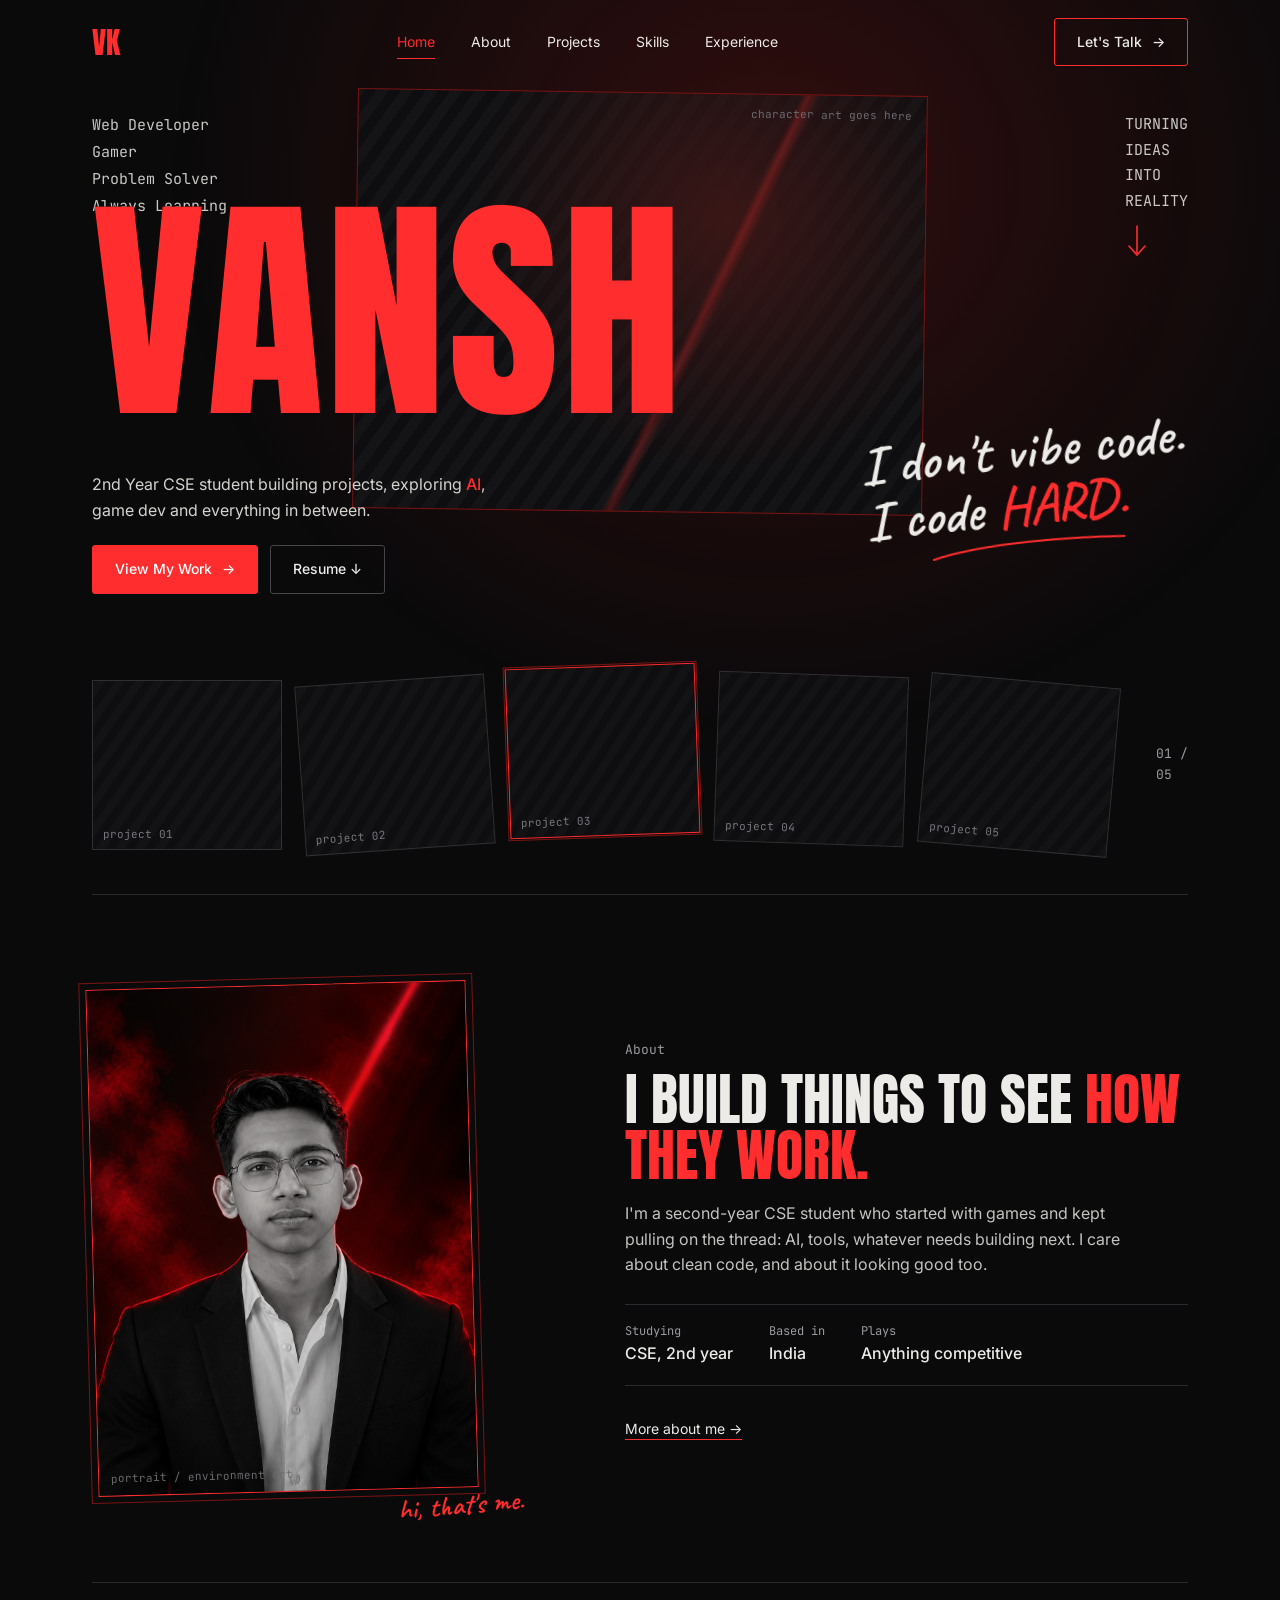
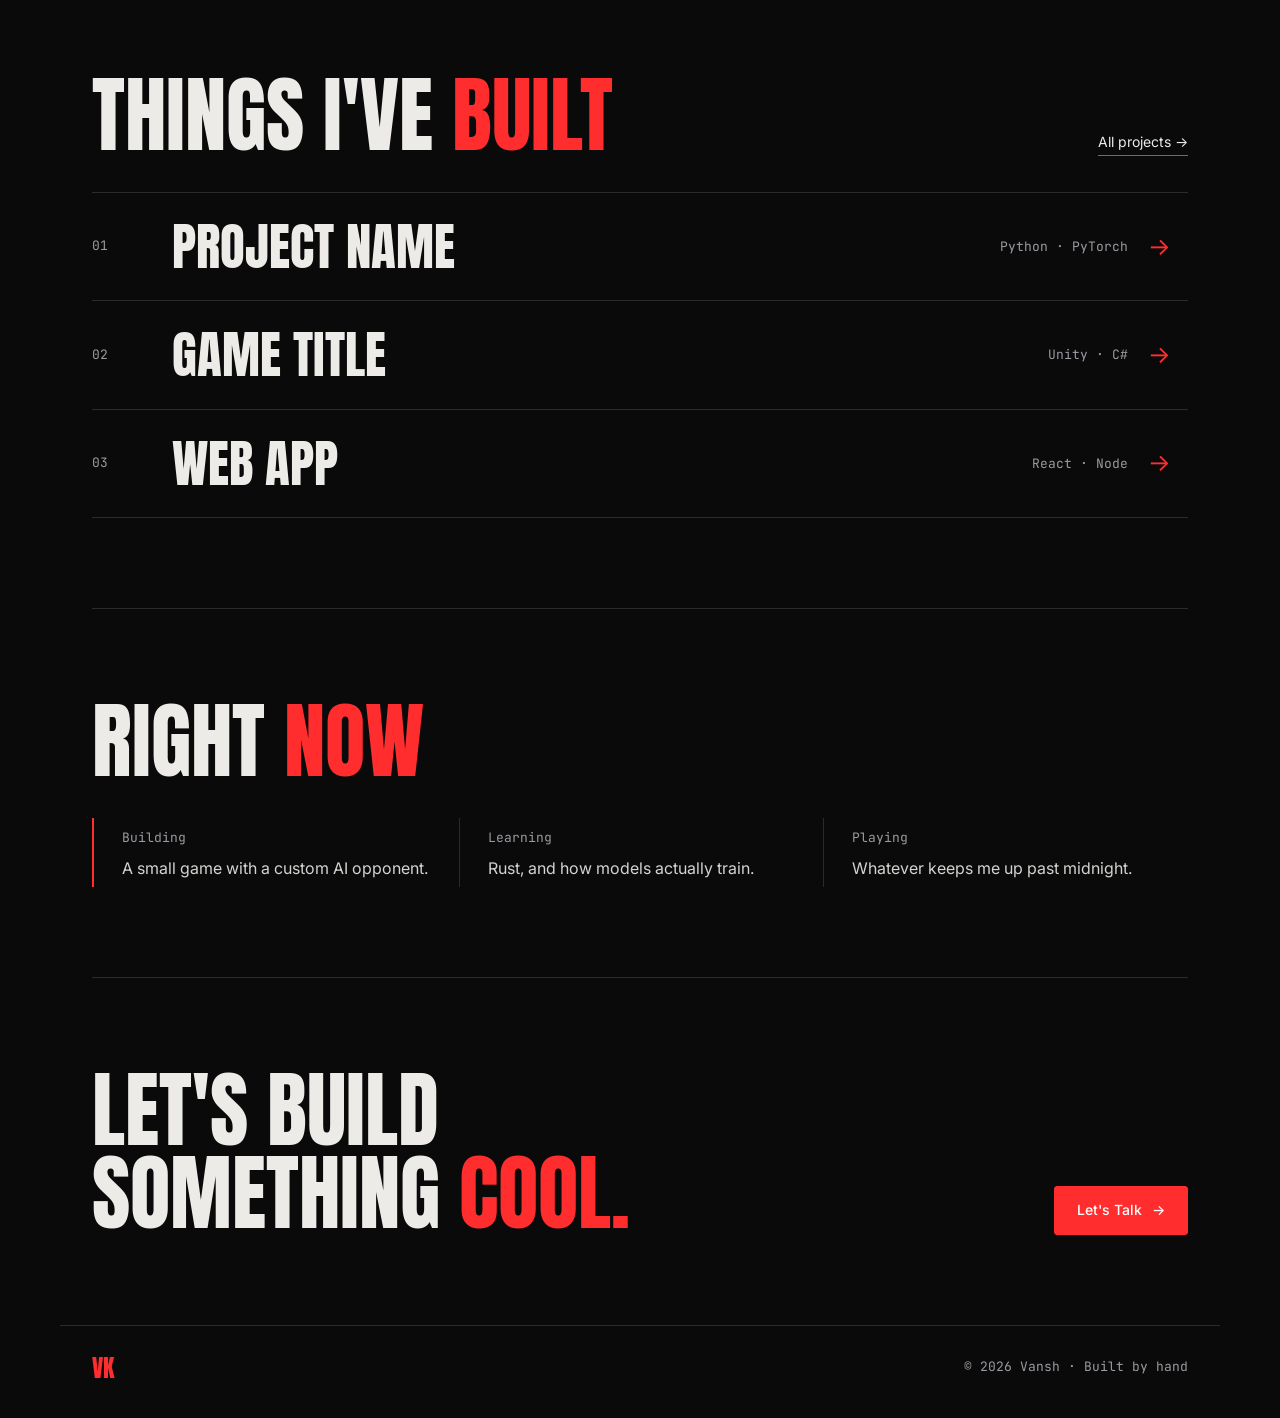
==== vk-portfolio/index.html @ ee239073 "adding mypic" ====
<!DOCTYPE html>
<html lang="en">
    <head>
        <meta charset="utf-8">
        <title>VK — Home</title>
        <meta name="viewport" content="width=device-width, initial-scale=1, viewport-fit=cover">
        <link rel="stylesheet" href="https://fonts.googleapis.com/css2?family=Anton&family=Caveat:wght@600&family=Inter:wght@400;500;600&family=JetBrains+Mono:wght@400&display=swap">
        <link rel="stylesheet" href="css/base.css">
        <link rel="stylesheet" href="css/index.css">
    </head>
    <body>
        <header>
            <div class="wrap">
                <a class="logo" href="index.html" aria-label="VK home">VK</a>
                <nav id="nav" aria-label="Main">
                    <a href="index.html" class="on" aria-current="page">Home</a>
                    <a href="about.html">About</a>
                    <a href="projects.html">Projects</a>
                    <a href="skills.html">Skills</a>
                    <a href="experience.html">Experience</a>
                    <span class="bar"></span>
                </nav>
                <a class="btn" href="#">Let's Talk <span>→</span></a>
            </div>
        </header>

        <main class="wrap">
            <section class="hero">
                <ul class="roles">
                    <li>Web Developer</li>
                    <li>Gamer</li>
                    <li>Problem Solver</li>
                    <li>Always Learning</li>
                </ul>
                <div class="art" aria-hidden="true"></div>
                <div class="tag">TURNING<br>IDEAS<br>INTO<br>REALITY
                    <svg class="draw" width="24" height="34" viewBox="0 0 24 34" fill="none" stroke="#ff2d2d" stroke-width="1.6" stroke-linecap="round">
                        <path d="M12 2 V30"/>
                        <path d="M4 22 L12 31 L20 22"/>
                    </svg>
                </div>
                <h1 id="h1">VANSH</h1>
                <div class="quote">I don't vibe code.<br>I code <b>HARD.</b>
                    <svg class="draw" width="200" height="20" viewBox="0 0 200 20" fill="none" stroke="#ff2d2d" stroke-width="2" stroke-linecap="round"><path d="M4 14 C 50 4, 120 4, 196 10"/>
                    </svg>
                </div>
                <div class="intro">
                    <p>2nd Year CSE student building projects, exploring <b>AI</b>, game dev and everything in between.</p>
                    <div class="acts">
                        <a class="btn solid" href="#">View My Work <span>→</span></a>
                        <a class="btn ghost" href="#">Resume ↓</a>
                    </div>
                </div>
            </section>

            <section class="strip" aria-label="Selected work">
                <div class="card" data-t="project 01"></div>
                <div class="card" data-t="project 02"></div>
                <div class="card" data-t="project 03"></div>
                <div class="card" data-t="project 04"></div>
                <div class="card" data-t="project 05"></div>
                <span class="mono count">01 / 05</span>
            </section>

            <section class="sec about">
                <div class="artwrap">
                    <div class="pic" data-slot="portrait / environment art"><img class="mypic" src="assets/mypic2.png"></div>
                    <span class="hand">hi, that's me.</span>
                </div>
                <div>
                    <span class="mono">About</span>
                    <h2>I build things to see <span class="r">how they work.</span></h2>
                    <p>I'm a second-year CSE student who started with games and kept pulling on the thread: AI, tools, whatever needs building next. I care about clean code, and about it looking good too.</p>
                    <dl class="facts">
                        <div>
                            <dt>Studying</dt>
                            <dd>CSE, 2nd year</dd>
                        </div>
                        <div>
                            <dt>Based in</dt>
                            <dd>India</dd>
                        </div>
                        <div>
                            <dt>Plays</dt>
                            <dd>Anything competitive</dd>
                        </div>
                    </dl>
                    <a class="link" href="#">More about me →</a>
                </div>
            </section>

            <section class="sec">
                <div class="head">
                    <h2 class="big">Things I've <span class="r">built</span></h2>
                    <a class="link" href="#">All projects →</a>
                </div>
                <ol class="work">
                    <li>
                        <a href="#">
                            <span class="mono">01</span>
                            <b>Project name</b>
                            <em>Python · PyTorch</em>
                            <span class="go">→</span>
                        </a>
                    </li>
                    <li>
                        <a href="#">
                            <span class="mono">02</span>
                            <b>Game title</b>
                            <em>Unity · C#</em>
                            <span class="go">→</span>
                        </a>
                    </li>
                    <li>
                        <a href="#">
                            <span class="mono">03</span>
                            <b>Web app</b>
                            <em>React · Node</em>
                            <span class="go">→</span>
                        </a>
                    </li>
                </ol>
            </section>

            <section class="sec now">
                <h2 class="big">Right <span class="r">now</span></h2>
                <div class="nowrows">
                    <div>
                        <span class="mono">Building</span>
                        <p>A small game with a custom AI opponent.</p>
                    </div>
                    <div>
                        <span class="mono">Learning</span>
                        <p>Rust, and how models actually train.</p>
                    </div>
                    <div>
                        <span class="mono">Playing</span>
                        <p>Whatever keeps me up past midnight.</p>
                    </div>
                </div>
            </section>

            <section class="sec cta">
                <h2 class="big">Let's build<br>something <span class="r">cool.</span></h2>
                <a class="btn solid" href="#">Let's Talk <span>→</span></a>
            </section>
        </main>
        <footer class="wrap foot">
            <span class="logo">VK</span>
            <span class="mono">© 2026 Vansh · Built by hand</span>
        </footer>

        <script src="js/main.js" defer></script>
    </body>
</html>
---- vk-portfolio/css/base.css ----
/* Shared design tokens and components. Page files (css/<page>.css) add layout on top. */
:root{--bg:#0a0a0b;--surf:#111113;--red:#ff2d2d;--crim:#7a1414;--txt:#ecebe8;--dim:#9a9aa0;--line:#2a2a2f;
--disp:'Anton','Impact',sans-serif;--sans:'Inter',system-ui,sans-serif;--hand:'Caveat',cursive;--mono:'JetBrains Mono',monospace;color-scheme:dark}
*,*::before,*::after{box-sizing:border-box}
body{margin:0;background:var(--bg);color:var(--txt);font:400 16px/1.65 var(--sans);overflow-x:hidden}
a{color:inherit;text-decoration:none}
:focus-visible{outline:2px solid var(--red);outline-offset:3px}
.wrap{max-width:1160px;margin:0 auto;padding:0 32px}
.r{color:var(--red)}
.mono{font-family:var(--mono);font-size:12px;color:var(--dim)}
.hand{font:600 26px/1.05 var(--hand);color:var(--red);display:inline-block;transform:rotate(-5deg)}
/* buttons */
.btn{display:inline-flex;align-items:center;gap:10px;font-size:14px;font-weight:500;padding:12px 22px;border:1px solid var(--red);border-radius:3px;transition:background .2s}
.btn span{transition:transform .2s}.btn:hover span{transform:translateX(4px)}
.btn.solid{background:var(--red);color:#fff}.btn.solid:hover{background:#e01f1f}
/* animated heading (built by js/main.js) */
.w{display:inline-block;white-space:nowrap}
.c{display:inline-block;opacity:0;transform:translateY(24px);animation:up .6s cubic-bezier(.2,.7,.2,1) forwards}
@keyframes up{to{opacity:1;transform:none}}
/* red line that draws itself (SVG path inside .draw) */
.draw path{stroke-dasharray:500;stroke-dashoffset:500;animation:draw 1.2s .8s forwards ease-out}
@keyframes draw{to{stroke-dashoffset:0}}
@media(prefers-reduced-motion:reduce){*{animation:none!important;transition:none!important}.c{opacity:1;transform:none}.draw path{stroke-dashoffset:0}}
---- vk-portfolio/css/index.css ----
:root{
    --bg:#0a0a0b;
    --surf:#111113;
    --red:#ff2d2d;
    --crim:#7a1414;
    --txt:#ecebe8;
    --dim:#9a9aa0;
    --line:#2a2a2f;
    --disp:'Anton','Impact',sans-serif;
    --sans:'Inter',system-ui,sans-serif;
    --hand:'Caveat',cursive;
    --mono:'JetBrains Mono',monospace;
    box-sizing:border-box;
    padding-top:env(safe-area-inset-top,0px);
    padding-bottom:env(safe-area-inset-bottom,0px);
    color-scheme:dark;
}
*,*::before,*::after{
    box-sizing:inherit;
}
html{
    scroll-padding-top:env(safe-area-inset-top,0px);
}
body{
    margin:0;
    background:var(--bg);
    color:var(--txt);
    font:400 16px/1.6 var(--sans);
    overflow-x:hidden;
}
body::before{
    content:"";
    position:fixed;
    inset:0;
    background:radial-gradient(ellipse at 60% 20%,rgba(122,20,20,.35),transparent 55%);
    pointer-events:none;
    z-index:0;
}
main,header{
    position:relative;
    z-index:1;
}
a{
    color:inherit;
    text-decoration:none;
}
:focus-visible{
    outline:2px solid var(--red);
    outline-offset:3px;
}
.wrap{
    max-width:1160px;
    margin:0 auto;
    padding:0 32px;
}
.r{
    color:var(--red);
}
.mono{
    font-family:var(--mono);
    font-size:13px;
    color:var(--dim);
}

header .wrap{
    display:flex;
    align-items:center;
    justify-content:space-between;
    height:84px;
}
.logo{
    font:400 30px var(--disp);
    color:var(--red);
}
nav{
    display:flex;
    gap:36px;
    position:relative;
}
nav a{
    font-size:14px;
    padding:6px 0;
}
nav a.on{
    color:var(--red);
}
nav .bar{
    position:absolute;
    bottom:0;
    height:1.5px;
    background:var(--red);
    left:0;
    width:0;
    transition:left .35s cubic-bezier(.6,0,.2,1),width .35s cubic-bezier(.6,0,.2,1);
}
.btn{
    display:inline-flex;
    align-items:center;
    gap:10px;
    font-size:14px;
    font-weight:500;
    padding:12px 22px;
    border:1px solid var(--red);
    border-radius:3px;
    transition:background .2s;
}
.btn span{
    transition:transform .2s;
}
.btn:hover span{
    transform:translateX(4px);
}
.btn.solid{
    background:var(--red);
    color:#fff;
}
.btn.solid:hover{
    background:#e01f1f;
}
.btn.ghost{
    border-color:#45454b;
}
.btn:not(.solid):hover{
    background:rgba(255,45,45,.1);
}

/* hero */
.hero{
    position:relative;
    height:560px;
    margin-top:8px;
}
.roles{
    position:absolute;
    left:0;
    top:20px;
    margin:0;
    padding:0;
    list-style:none;
    font:400 15px/1.8 var(--mono);
    color:#c9c8c4;
}
.tag{
    position:absolute;
    right:0;
    top:20px;
    font:400 15px/1.7 var(--mono);
    color:#c9c8c4;
    text-align:left;
}
.tag svg{
    display:block;
    margin-top:10px;
}
.art{
    position:absolute;
    left:24%;
    top:0;
    width:52%;
    height:420px;
    background:linear-gradient(115deg,transparent 58%,rgba(255,45,45,.25) 59%,transparent 60.5%),radial-gradient(circle at 65% 30%,#3a1616,transparent 55%),repeating-linear-gradient(-55deg,#141416 0 10px,#0e0e10 10px 20px);
    border:1px solid var(--crim);
    transform:rotate(.8deg);
}
.art::after{
    content:"character art goes here";
    position:absolute;
    right:14px;
    top:12px;
    font:400 11px var(--mono);
    color:#6a6a70;
}
h1{
    position:absolute;
    left:0;
    top:118px;
    margin:0;
    font:400 clamp(110px,19vw,240px)/.85 var(--disp);
    color:var(--red);
    letter-spacing:.01em;
    text-shadow:0 0 0 #000;
    mix-blend-mode:normal;
}
h1 .c{
    display:inline-block;
    opacity:0;
    transform:translateY(30px);
    animation:up .7s cubic-bezier(.2,.7,.2,1) forwards;
}
@keyframes up{
    to{
        opacity:1;
        transform:none;
    }
}
.quote{
    position:absolute;
    right:0;
    top:330px;
    text-align:left;
    font:600 clamp(34px,4.6vw,56px)/1 var(--hand);
    color:var(--txt);
    transform:rotate(-6deg);
}
.quote b{
    color:var(--red);
    font-weight:600;
}
.quote svg{
    display:block;
    margin:2px 0 0 60px;
}
.draw path{
    stroke-dasharray:300;
    stroke-dashoffset:300;
    animation:draw 1.1s 1.2s forwards ease-out;
}
@keyframes draw{
    to{
        stroke-dashoffset:0;
    }
}
.intro{
    position:absolute;
    left:0;
    top:380px;
    max-width:400px;
}
.intro p{
    margin:0 0 22px;
    color:#d4d3cf;
}
.intro p b{
    color:var(--red);
    font-weight:500;
}
.acts{
    display:flex;
    gap:12px;
    flex-wrap:wrap;
}

/* work strip */
.strip{
    display:flex;
    align-items:flex-end;
    gap:18px;
    margin-top:28px;
    padding-bottom:44px;
    position:relative;
}
.gauge{
    position:absolute;
    left:0;
    bottom:60px;
}
.card{
    flex:0 0 190px;
    height:170px;
    border:1px solid #2f2f34;
    background:repeating-linear-gradient(-55deg,#131315 0 8px,#0e0e10 8px 16px);
    position:relative;
    transition:transform .35s;
}
.card::after{
    content:attr(data-t);
    position:absolute;
    left:10px;
    bottom:8px;
    font:400 11px var(--mono);
    color:#77777d;
}
.card:nth-child(2){
    margin-left:auto;
    transform:rotate(-4deg);
}
.card:nth-child(3){
    transform:rotate(-2deg) translateY(-14px);
    border-color:var(--red);
    box-shadow:0 0 0 1px var(--bg),0 0 0 2px var(--crim);
}
.card:nth-child(4){
    transform:rotate(2deg) translateY(-6px);
}
.card:nth-child(5){
    transform:rotate(5deg);
}
.card:hover{
    transform:translateY(-10px) rotate(0);
}
.count{
    margin-left:24px;
    align-self:center;
}

.sec{
    padding:90px 0;
    border-top:1px solid var(--line);
}
.big{
    font:400 clamp(44px,6.5vw,84px)/.95 var(--disp);
    text-transform:uppercase;
    margin:0;
}
.sec h2{
    font:400 clamp(34px,4.4vw,56px)/1 var(--disp);
    text-transform:uppercase;
    margin:10px 0 18px
}
.sec h2.big{
    font-size:clamp(44px,6.5vw,84px);
    margin:0;
}
.link{
    font-size:14px;
    border-bottom:1px solid var(--red);
    padding-bottom:2px;
    transition:color .2s;
}
.link:hover{
    color:var(--red);
}
.about{
    display:grid;
    grid-template-columns:1fr 1.2fr;
    gap:64px;
    align-items:center;
}
.artwrap{
    position:relative;
}
.pic{
    aspect-ratio:4/5;
    max-width:380px;
    background:linear-gradient(115deg,transparent 58%,rgba(255,45,45,.22) 59%,transparent 60.5%),radial-gradient(circle at 60% 25%,#2a1414,transparent 55%),repeating-linear-gradient(-55deg,#131315 0 10px,#0e0e10 10px 20px);
    border:1px solid var(--red);
    box-shadow:0 0 0 6px var(--bg),0 0 0 7px var(--crim);
    transform:rotate(-1.5deg);
    position:relative;
}
.mypic{
    max-width: 100%; /* Shrinks the image to fit its container if needed */
    height: auto; 
    display:block;
}
.pic::after{
    content:attr(data-slot);
    position:absolute;
    left:12px;
    bottom:10px;
    font:400 11px var(--mono);
    color:#6a6a70;
}
.artwrap .hand{
    position:absolute;
    right:8%;
    bottom:-30px;
    font:600 28px var(--hand);
    color:var(--red);
    transform:rotate(-5deg);
}
.about p{
    color:#c4c3bf;
    max-width:52ch;
    margin:0 0 26px;
}
.facts{
    display:flex;
    gap:36px;
    flex-wrap:wrap;
    margin:0 0 30px;
    padding:18px 0;
    border-top:1px solid var(--line);
    border-bottom:1px solid var(--line);
}
.facts dt{
    font:400 12px var(--mono);
    color:var(--dim);
}
.facts dd{
    margin:2px 0 0;
    font-weight:500;
}
.head{
    display:flex;
    justify-content:space-between;
    align-items:end;
    gap:20px;
    flex-wrap:wrap;
    margin-bottom:36px
}
.work{
    list-style:none;
    margin:0;
    padding:0;
}
.work li{
    border-top:1px solid var(--line);
}
.work li:last-child{
    border-bottom:1px solid var(--line);
}
.work a{
    display:grid;
    grid-template-columns:60px 1fr auto 40px;
    gap:20px;
    align-items:center;
    padding:28px 0;
    transition:padding .3s,background .3s;
}
.work b{
    font:400 clamp(30px,4vw,52px)/1 var(--disp);
    text-transform:uppercase;
    font-weight:400;
}
.work em{
    font:400 13px var(--mono);
    font-style:normal;
    color:var(--dim)
}
.work .go{
    color:var(--red);
    font-size:24px;
    transition:transform .3s;
}
.work a:hover{
    padding-left:16px;
    background:linear-gradient(90deg,rgba(255,45,45,.08),transparent);
}
.work a:hover b{
    color:var(--red);
}
.work a:hover .go{
    transform:translateX(6px);
}
.nowrows{
    display:grid;
    grid-template-columns:repeat(3,1fr);
    gap:0;
    margin-top:36px;
    border-left:2px solid var(--red);
}
.nowrows div{
    padding:6px 28px;
}
.nowrows div+div{
    border-left:1px solid var(--line);
}
.nowrows p{
    margin:6px 0 0;
    color:#d4d3cf;
}
.cta{display:flex;
    justify-content:space-between;
    align-items:end;
    gap:24px;
    flex-wrap:wrap;
}
.foot{display:flex;
    justify-content:space-between;align-items:center;padding-top:24px;padding-bottom:32px;border-top:1px solid var(--line);
}
.foot .logo{
    font-size:24px;
}
@media(max-width:900px){
    .sec{
        padding:60px 0;
    }
    .about{
        grid-template-columns:1fr;
        gap:44px;
    }
    .work a{
        grid-template-columns:36px 1fr 28px;
    }
    .work em{
        display:none;
    }
    .nowrows{
        grid-template-columns:1fr;
        border-left:2px solid var(--red);
    }
    .nowrows div+div{
        border-left:0;
        border-top:1px solid var(--line);
        margin-top:14px;
        padding-top:14px;
    }
}
@media(max-width:900px){
    nav{
        display:none;
    }
    .wrap{
        padding:0 20px;
    }
    .hero{
        height:auto;
        display:flex;
        flex-direction:column;
        gap:22px;
        margin-top:0;
    }
    .hero>*{
        position:static!important;
    }
    .art{
        width:100%;
        height:280px;
        order:2;
    }
    h1{
        font-size:clamp(90px,28vw,170px);
        margin-top:-70px;
        order:3;
        position:relative!important;
        z-index:2;
    }
    .roles{
        order:1;
    }
    .tag{
        order:5;
        display:none;
    }
    .quote{
        order:4;
        transform:rotate(-4deg);
        margin-left:auto;
    }
    .intro{
        order:6;
        max-width:none;
    }
    .strip{
        overflow-x:auto;
        padding-top:20px;
    }
    .card{
        flex:0 0 150px;
        height:140px;
    }
    .card:nth-child(2){
        margin-left:0;
    }
    .gauge{
        display:none;
    }
}
@media(prefers-reduced-motion:reduce){
    *{
        animation:none!important;
        transition:none!important;
    }
    h1 .c{
        opacity:1;
        transform:none;
    }
    .draw path{
        stroke-dashoffset:0;
    }
}
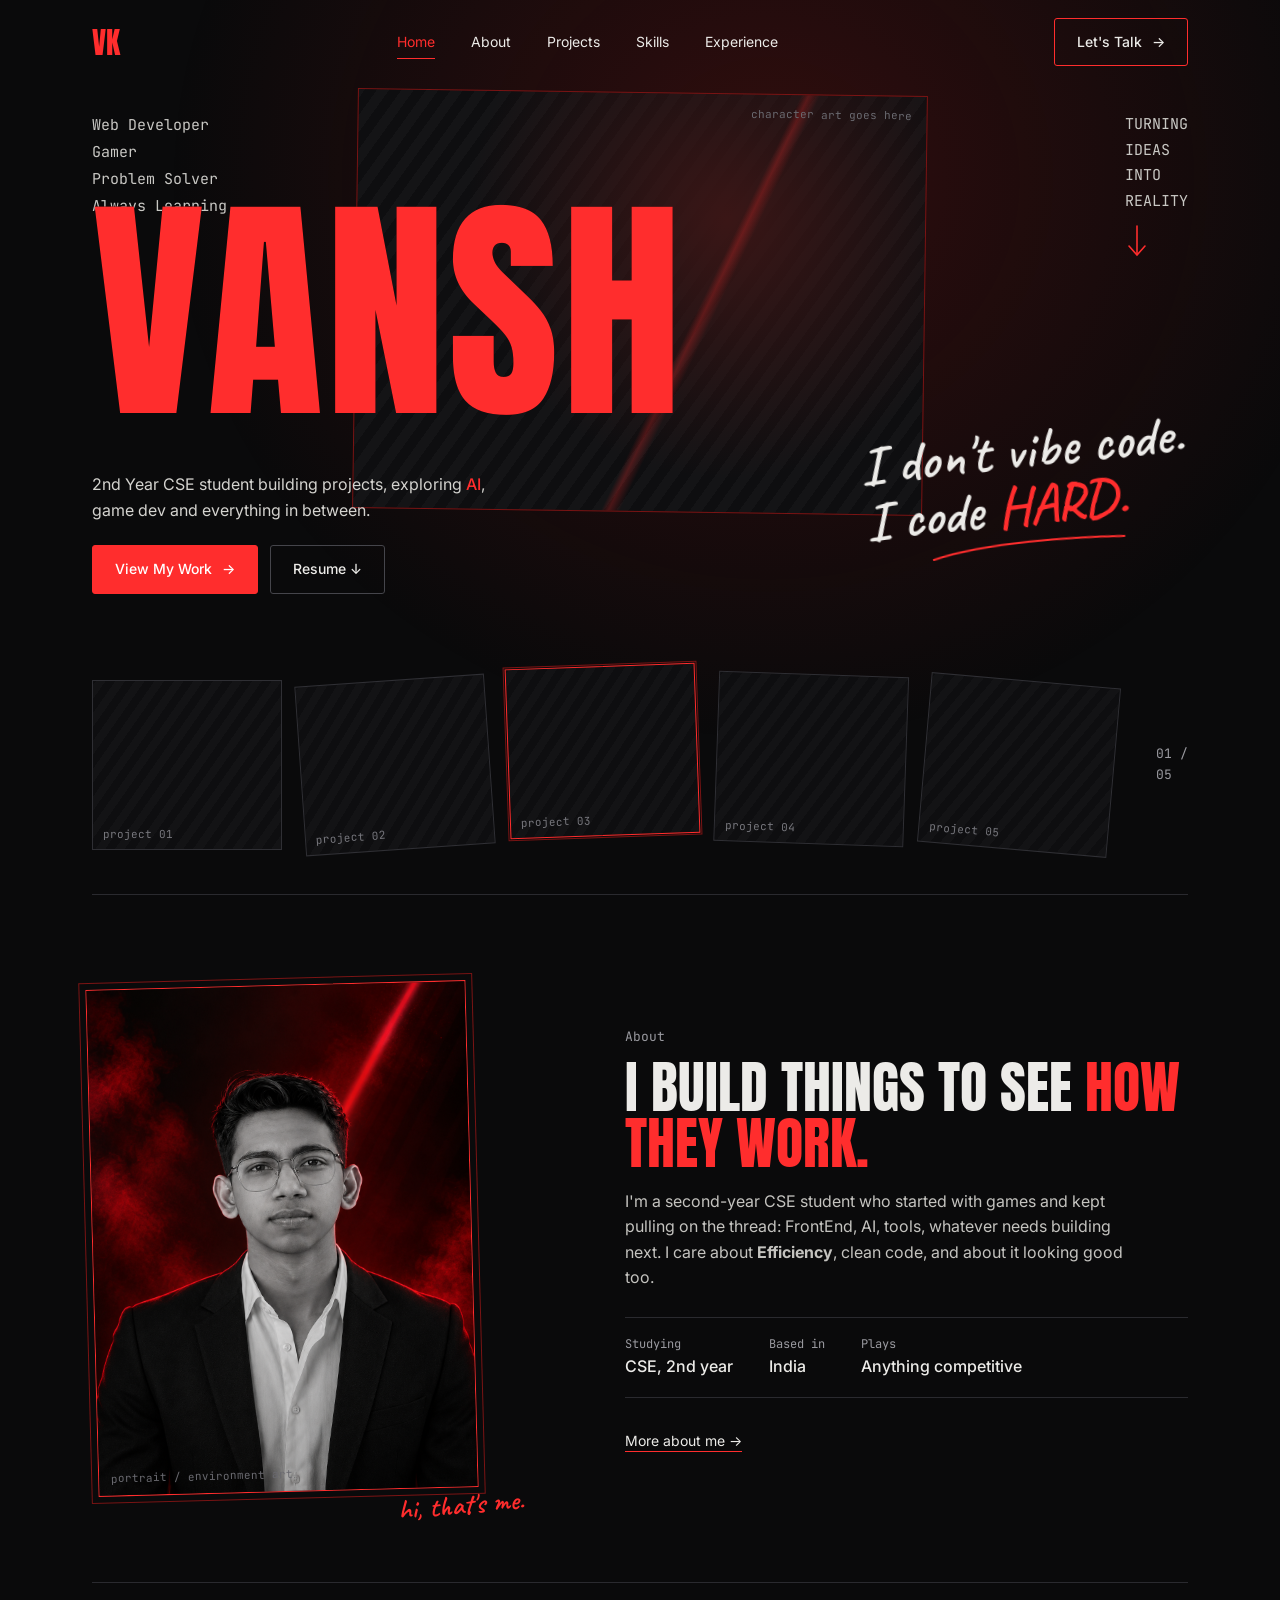
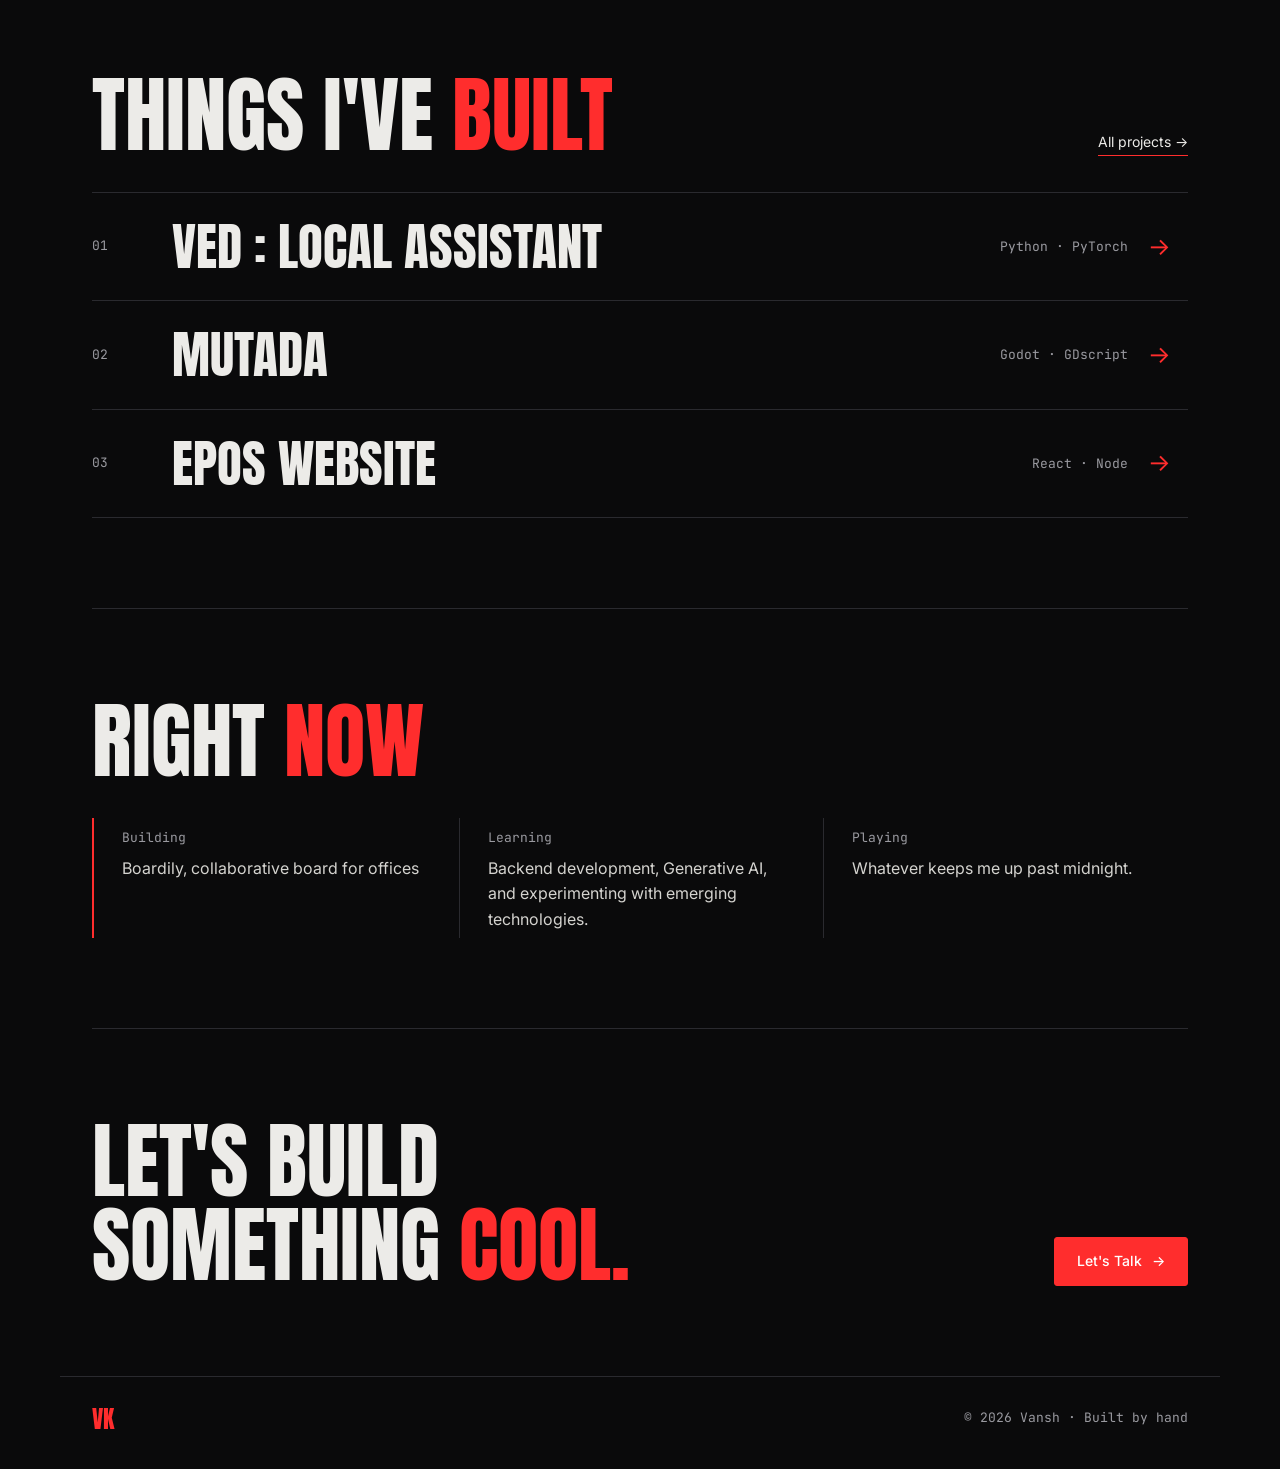
==== commit 612c1a72: "added personal detail on home page" ====
--- a/vk-portfolio/index.html
+++ b/vk-portfolio/index.html
@@ -47,8 +47,8 @@
                 <div class="intro">
                     <p>2nd Year CSE student building projects, exploring <b>AI</b>, game dev and everything in between.</p>
                     <div class="acts">
-                        <a class="btn solid" href="#">View My Work <span>→</span></a>
-                        <a class="btn ghost" href="#">Resume ↓</a>
+                        <a class="btn solid" href="projects.html">View My Work <span>→</span></a>
+                        <a class="btn ghost" href="assets/resume/Vansh_Kumar_Chandel.pdf" download>Resume ↓</a>
                     </div>
                 </div>
             </section>
@@ -70,7 +70,7 @@
                 <div>
                     <span class="mono">About</span>
                     <h2>I build things to see <span class="r">how they work.</span></h2>
-                    <p>I'm a second-year CSE student who started with games and kept pulling on the thread: AI, tools, whatever needs building next. I care about clean code, and about it looking good too.</p>
+                    <p>I'm a second-year CSE student who started with games and kept pulling on the thread: FrontEnd, AI, tools, whatever needs building next. I care about <b>Efficiency</b>, clean code, and about it looking good too.</p>
                     <dl class="facts">
                         <div>
                             <dt>Studying</dt>
@@ -85,36 +85,36 @@
                             <dd>Anything competitive</dd>
                         </div>
                     </dl>
-                    <a class="link" href="#">More about me →</a>
+                    <a class="link" href="about.html">More about me →</a>
                 </div>
             </section>
 
             <section class="sec">
                 <div class="head">
                     <h2 class="big">Things I've <span class="r">built</span></h2>
-                    <a class="link" href="#">All projects →</a>
+                    <a class="link" href="projects.html">All projects →</a>
                 </div>
                 <ol class="work">
                     <li>
-                        <a href="#">
+                        <a href="https://github.com/NERDY-01/VED-AI-Assistant" target="_blank">
                             <span class="mono">01</span>
-                            <b>Project name</b>
+                            <b>VED : Local Assistant</b>
                             <em>Python · PyTorch</em>
                             <span class="go">→</span>
                         </a>
                     </li>
                     <li>
-                        <a href="#">
+                        <a href="https://github.com/NERDY-01/mutada" target="_blank">
                             <span class="mono">02</span>
-                            <b>Game title</b>
-                            <em>Unity · C#</em>
+                            <b>Mutada</b>
+                            <em>Godot · GDscript</em>
                             <span class="go">→</span>
                         </a>
                     </li>
                     <li>
                         <a href="#">
                             <span class="mono">03</span>
-                            <b>Web app</b>
+                            <b>Epos Website</b>
                             <em>React · Node</em>
                             <span class="go">→</span>
                         </a>
@@ -127,11 +127,11 @@
                 <div class="nowrows">
                     <div>
                         <span class="mono">Building</span>
-                        <p>A small game with a custom AI opponent.</p>
+                        <p>Boardily, collaborative board for offices</p>
                     </div>
                     <div>
                         <span class="mono">Learning</span>
-                        <p>Rust, and how models actually train.</p>
+                        <p>Backend development, Generative AI, and experimenting with emerging technologies.</p>
                     </div>
                     <div>
                         <span class="mono">Playing</span>
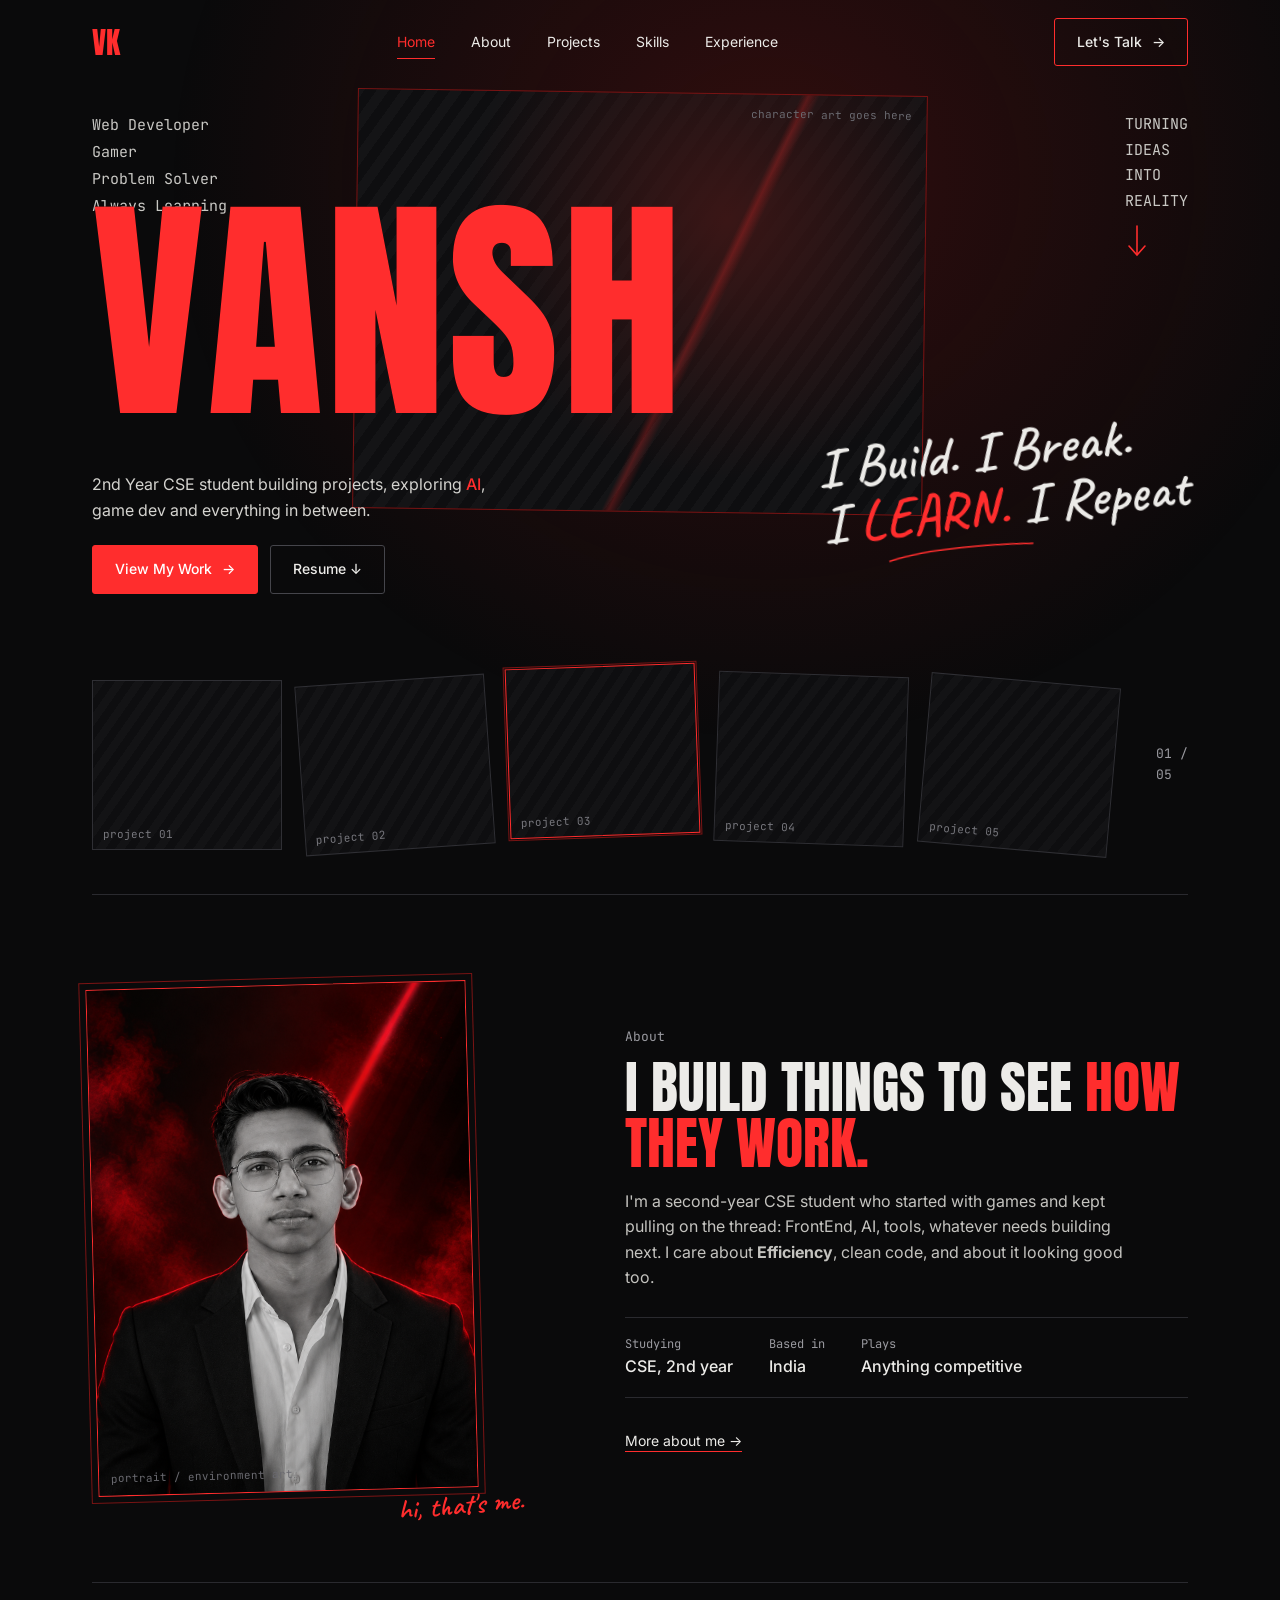
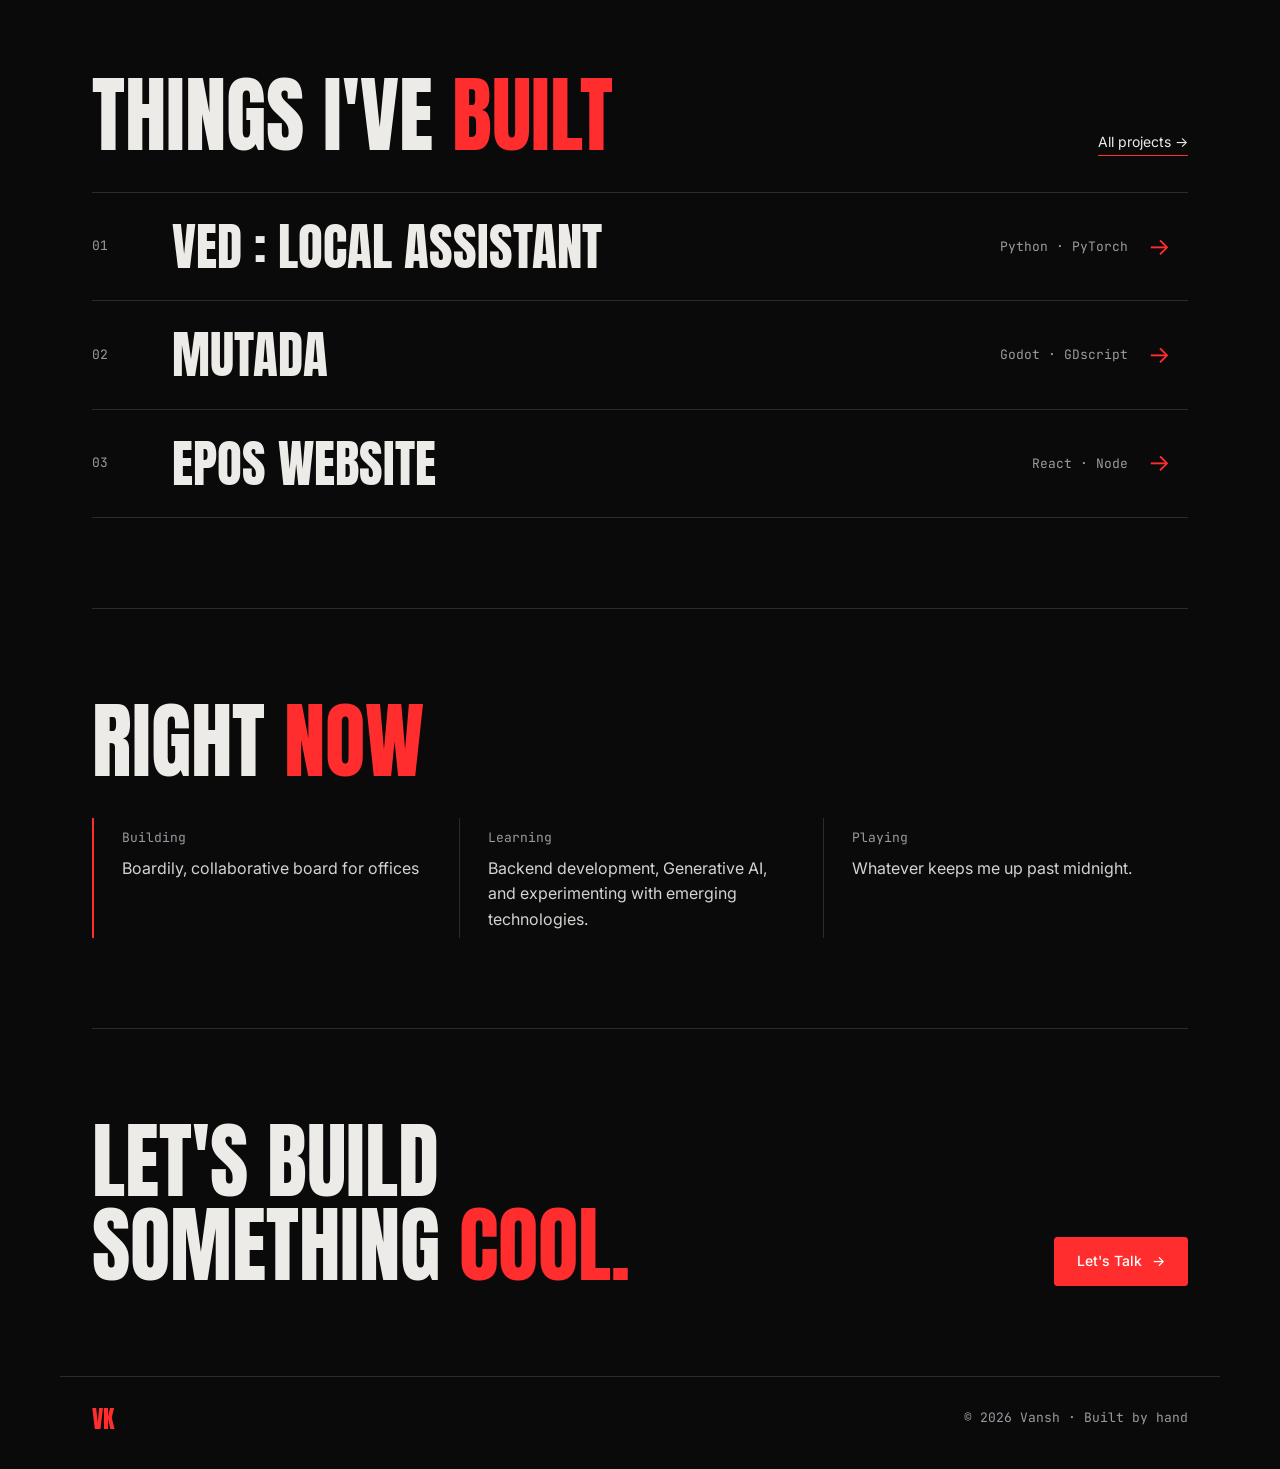
==== commit 3b790c46: "formatted" ====
--- a/vk-portfolio/index.html
+++ b/vk-portfolio/index.html
@@ -1,155 +1,159 @@
 <!DOCTYPE html>
 <html lang="en">
-    <head>
-        <meta charset="utf-8">
-        <title>VK — Home</title>
-        <meta name="viewport" content="width=device-width, initial-scale=1, viewport-fit=cover">
-        <link rel="stylesheet" href="https://fonts.googleapis.com/css2?family=Anton&family=Caveat:wght@600&family=Inter:wght@400;500;600&family=JetBrains+Mono:wght@400&display=swap">
-        <link rel="stylesheet" href="css/base.css">
-        <link rel="stylesheet" href="css/index.css">
-    </head>
-    <body>
-        <header>
-            <div class="wrap">
-                <a class="logo" href="index.html" aria-label="VK home">VK</a>
-                <nav id="nav" aria-label="Main">
-                    <a href="index.html" class="on" aria-current="page">Home</a>
-                    <a href="about.html">About</a>
-                    <a href="projects.html">Projects</a>
-                    <a href="skills.html">Skills</a>
-                    <a href="experience.html">Experience</a>
-                    <span class="bar"></span>
-                </nav>
-                <a class="btn" href="#">Let's Talk <span>→</span></a>
+
+  <head>
+    <meta charset="utf-8">
+    <title>VK — Home</title>
+    <meta name="viewport" content="width=device-width, initial-scale=1, viewport-fit=cover">
+    <link rel="stylesheet" href="https://fonts.googleapis.com/css2?family=Anton&family=Caveat:wght@600&family=Inter:wght@400;500;600&family=JetBrains+Mono:wght@400&display=swap">
+    <link rel="stylesheet" href="css/base.css">
+    <link rel="stylesheet" href="css/index.css">
+  </head>
+
+  <body>
+    <header>
+      <div class="wrap">
+        <a class="logo" href="index.html" aria-label="VK home">VK</a>
+        <nav id="nav" aria-label="Main">
+          <a href="index.html" class="on" aria-current="page">Home</a>
+          <a href="about.html">About</a>
+          <a href="projects.html">Projects</a>
+          <a href="skills.html">Skills</a>
+          <a href="experience.html">Experience</a>
+          <span class="bar"></span>
+        </nav>
+        <a class="btn" href="#">Let's Talk <span>→</span></a>
+      </div>
+    </header>
+
+    <main class="wrap">
+      <section class="hero">
+        <ul class="roles">
+          <li>Web Developer</li>
+          <li>Gamer</li>
+          <li>Problem Solver</li>
+          <li>Always Learning</li>
+        </ul>
+        <div class="art" aria-hidden="true"></div>
+        <div class="tag">TURNING<br>IDEAS<br>INTO<br>REALITY
+          <svg class="draw" width="24" height="34" viewBox="0 0 24 34" fill="none" stroke="#ff2d2d" stroke-width="1.6" stroke-linecap="round">
+            <path d="M12 2 V30" />
+            <path d="M4 22 L12 31 L20 22" />
+          </svg>
+        </div>
+        <h1 id="h1">VANSH</h1>
+        <div class="quote">I Build. I Break.<br>I <b>LEARN.</b> I Repeat
+          <svg class="draw" width="150" height="20" viewBox="0 0 200 20" fill="none" stroke="#ff2d2d" stroke-width="2" stroke-linecap="round">
+            <path d="M4 14 C 50 4, 120 4, 196 10" />
+          </svg>
+        </div>
+        <div class="intro">
+          <p>2nd Year CSE student building projects, exploring <b>AI</b>, game dev and everything in between.</p>
+          <div class="acts">
+            <a class="btn solid" href="projects.html">View My Work <span>→</span></a>
+            <a class="btn ghost" href="assets/resume/Vansh_Kumar_Chandel.pdf" download>Resume ↓</a>
+          </div>
+        </div>
+      </section>
+
+      <section class="strip" aria-label="Selected work">
+        <div class="card" data-t="project 01"></div>
+        <div class="card" data-t="project 02"></div>
+        <div class="card" data-t="project 03"></div>
+        <div class="card" data-t="project 04"></div>
+        <div class="card" data-t="project 05"></div>
+        <span class="mono count">01 / 05</span>
+      </section>
+
+      <section class="sec about">
+        <div class="artwrap">
+          <div class="pic" data-slot="portrait / environment art"><img class="mypic" src="assets/mypic2.png"></div>
+          <span class="hand">hi, that's me.</span>
+        </div>
+        <div>
+          <span class="mono">About</span>
+          <h2>I build things to see <span class="r">how they work.</span></h2>
+          <p>I'm a second-year CSE student who started with games and kept pulling on the thread: FrontEnd, AI, tools, whatever needs building next. I care about <b>Efficiency</b>, clean code, and about it looking good too.</p>
+          <dl class="facts">
+            <div>
+              <dt>Studying</dt>
+              <dd>CSE, 2nd year</dd>
             </div>
-        </header>
+            <div>
+              <dt>Based in</dt>
+              <dd>India</dd>
+            </div>
+            <div>
+              <dt>Plays</dt>
+              <dd>Anything competitive</dd>
+            </div>
+          </dl>
+          <a class="link" href="about.html">More about me →</a>
+        </div>
+      </section>
 
-        <main class="wrap">
-            <section class="hero">
-                <ul class="roles">
-                    <li>Web Developer</li>
-                    <li>Gamer</li>
-                    <li>Problem Solver</li>
-                    <li>Always Learning</li>
-                </ul>
-                <div class="art" aria-hidden="true"></div>
-                <div class="tag">TURNING<br>IDEAS<br>INTO<br>REALITY
-                    <svg class="draw" width="24" height="34" viewBox="0 0 24 34" fill="none" stroke="#ff2d2d" stroke-width="1.6" stroke-linecap="round">
-                        <path d="M12 2 V30"/>
-                        <path d="M4 22 L12 31 L20 22"/>
-                    </svg>
-                </div>
-                <h1 id="h1">VANSH</h1>
-                <div class="quote">I don't vibe code.<br>I code <b>HARD.</b>
-                    <svg class="draw" width="200" height="20" viewBox="0 0 200 20" fill="none" stroke="#ff2d2d" stroke-width="2" stroke-linecap="round"><path d="M4 14 C 50 4, 120 4, 196 10"/>
-                    </svg>
-                </div>
-                <div class="intro">
-                    <p>2nd Year CSE student building projects, exploring <b>AI</b>, game dev and everything in between.</p>
-                    <div class="acts">
-                        <a class="btn solid" href="projects.html">View My Work <span>→</span></a>
-                        <a class="btn ghost" href="assets/resume/Vansh_Kumar_Chandel.pdf" download>Resume ↓</a>
-                    </div>
-                </div>
-            </section>
+      <section class="sec">
+        <div class="head">
+          <h2 class="big">Things I've <span class="r">built</span></h2>
+          <a class="link" href="projects.html">All projects →</a>
+        </div>
+        <ol class="work">
+          <li>
+            <a href="https://github.com/NERDY-01/VED-AI-Assistant" target="_blank">
+              <span class="mono">01</span>
+              <b>VED : Local Assistant</b>
+              <em>Python · PyTorch</em>
+              <span class="go">→</span>
+            </a>
+          </li>
+          <li>
+            <a href="https://github.com/NERDY-01/mutada" target="_blank">
+              <span class="mono">02</span>
+              <b>Mutada</b>
+              <em>Godot · GDscript</em>
+              <span class="go">→</span>
+            </a>
+          </li>
+          <li>
+            <a href="#">
+              <span class="mono">03</span>
+              <b>Epos Website</b>
+              <em>React · Node</em>
+              <span class="go">→</span>
+            </a>
+          </li>
+        </ol>
+      </section>
 
-            <section class="strip" aria-label="Selected work">
-                <div class="card" data-t="project 01"></div>
-                <div class="card" data-t="project 02"></div>
-                <div class="card" data-t="project 03"></div>
-                <div class="card" data-t="project 04"></div>
-                <div class="card" data-t="project 05"></div>
-                <span class="mono count">01 / 05</span>
-            </section>
+      <section class="sec now">
+        <h2 class="big">Right <span class="r">now</span></h2>
+        <div class="nowrows">
+          <div>
+            <span class="mono">Building</span>
+            <p>Boardily, collaborative board for offices</p>
+          </div>
+          <div>
+            <span class="mono">Learning</span>
+            <p>Backend development, Generative AI, and experimenting with emerging technologies.</p>
+          </div>
+          <div>
+            <span class="mono">Playing</span>
+            <p>Whatever keeps me up past midnight.</p>
+          </div>
+        </div>
+      </section>
 
-            <section class="sec about">
-                <div class="artwrap">
-                    <div class="pic" data-slot="portrait / environment art"><img class="mypic" src="assets/mypic2.png"></div>
-                    <span class="hand">hi, that's me.</span>
-                </div>
-                <div>
-                    <span class="mono">About</span>
-                    <h2>I build things to see <span class="r">how they work.</span></h2>
-                    <p>I'm a second-year CSE student who started with games and kept pulling on the thread: FrontEnd, AI, tools, whatever needs building next. I care about <b>Efficiency</b>, clean code, and about it looking good too.</p>
-                    <dl class="facts">
-                        <div>
-                            <dt>Studying</dt>
-                            <dd>CSE, 2nd year</dd>
-                        </div>
-                        <div>
-                            <dt>Based in</dt>
-                            <dd>India</dd>
-                        </div>
-                        <div>
-                            <dt>Plays</dt>
-                            <dd>Anything competitive</dd>
-                        </div>
-                    </dl>
-                    <a class="link" href="about.html">More about me →</a>
-                </div>
-            </section>
+      <section class="sec cta">
+        <h2 class="big">Let's build<br>something <span class="r">cool.</span></h2>
+        <a class="btn solid" href="#">Let's Talk <span>→</span></a>
+      </section>
+    </main>
+    <footer class="wrap foot">
+      <span class="logo">VK</span>
+      <span class="mono">© 2026 Vansh · Built by hand</span>
+    </footer>
 
-            <section class="sec">
-                <div class="head">
-                    <h2 class="big">Things I've <span class="r">built</span></h2>
-                    <a class="link" href="projects.html">All projects →</a>
-                </div>
-                <ol class="work">
-                    <li>
-                        <a href="https://github.com/NERDY-01/VED-AI-Assistant" target="_blank">
-                            <span class="mono">01</span>
-                            <b>VED : Local Assistant</b>
-                            <em>Python · PyTorch</em>
-                            <span class="go">→</span>
-                        </a>
-                    </li>
-                    <li>
-                        <a href="https://github.com/NERDY-01/mutada" target="_blank">
-                            <span class="mono">02</span>
-                            <b>Mutada</b>
-                            <em>Godot · GDscript</em>
-                            <span class="go">→</span>
-                        </a>
-                    </li>
-                    <li>
-                        <a href="#">
-                            <span class="mono">03</span>
-                            <b>Epos Website</b>
-                            <em>React · Node</em>
-                            <span class="go">→</span>
-                        </a>
-                    </li>
-                </ol>
-            </section>
+    <script src="js/main.js" defer></script>
+  </body>
 
-            <section class="sec now">
-                <h2 class="big">Right <span class="r">now</span></h2>
-                <div class="nowrows">
-                    <div>
-                        <span class="mono">Building</span>
-                        <p>Boardily, collaborative board for offices</p>
-                    </div>
-                    <div>
-                        <span class="mono">Learning</span>
-                        <p>Backend development, Generative AI, and experimenting with emerging technologies.</p>
-                    </div>
-                    <div>
-                        <span class="mono">Playing</span>
-                        <p>Whatever keeps me up past midnight.</p>
-                    </div>
-                </div>
-            </section>
-
-            <section class="sec cta">
-                <h2 class="big">Let's build<br>something <span class="r">cool.</span></h2>
-                <a class="btn solid" href="#">Let's Talk <span>→</span></a>
-            </section>
-        </main>
-        <footer class="wrap foot">
-            <span class="logo">VK</span>
-            <span class="mono">© 2026 Vansh · Built by hand</span>
-        </footer>
-
-        <script src="js/main.js" defer></script>
-    </body>
 </html>
--- a/vk-portfolio/css/base.css
+++ b/vk-portfolio/css/base.css
@@ -1,23 +1,141 @@
 /* Shared design tokens and components. Page files (css/<page>.css) add layout on top. */
-:root{--bg:#0a0a0b;--surf:#111113;--red:#ff2d2d;--crim:#7a1414;--txt:#ecebe8;--dim:#9a9aa0;--line:#2a2a2f;
---disp:'Anton','Impact',sans-serif;--sans:'Inter',system-ui,sans-serif;--hand:'Caveat',cursive;--mono:'JetBrains Mono',monospace;color-scheme:dark}
-*,*::before,*::after{box-sizing:border-box}
-body{margin:0;background:var(--bg);color:var(--txt);font:400 16px/1.65 var(--sans);overflow-x:hidden}
-a{color:inherit;text-decoration:none}
-:focus-visible{outline:2px solid var(--red);outline-offset:3px}
-.wrap{max-width:1160px;margin:0 auto;padding:0 32px}
-.r{color:var(--red)}
-.mono{font-family:var(--mono);font-size:12px;color:var(--dim)}
-.hand{font:600 26px/1.05 var(--hand);color:var(--red);display:inline-block;transform:rotate(-5deg)}
+:root {
+  --bg: #0a0a0b;
+  --surf: #111113;
+  --red: #ff2d2d;
+  --crim: #7a1414;
+  --txt: #ecebe8;
+  --dim: #9a9aa0;
+  --line: #2a2a2f;
+  --disp: 'Anton', 'Impact', sans-serif;
+  --sans: 'Inter', system-ui, sans-serif;
+  --hand: 'Caveat', cursive;
+  --mono: 'JetBrains Mono', monospace;
+  color-scheme: dark
+}
+
+*,
+*::before,
+*::after {
+  box-sizing: border-box
+}
+
+body {
+  margin: 0;
+  background: var(--bg);
+  color: var(--txt);
+  font: 400 16px/1.65 var(--sans);
+  overflow-x: hidden
+}
+
+a {
+  color: inherit;
+  text-decoration: none
+}
+
+:focus-visible {
+  outline: 2px solid var(--red);
+  outline-offset: 3px
+}
+
+.wrap {
+  max-width: 1160px;
+  margin: 0 auto;
+  padding: 0 32px
+}
+
+.r {
+  color: var(--red)
+}
+
+.mono {
+  font-family: var(--mono);
+  font-size: 12px;
+  color: var(--dim)
+}
+
+.hand {
+  font: 600 26px/1.05 var(--hand);
+  color: var(--red);
+  display: inline-block;
+  transform: rotate(-5deg)
+}
+
 /* buttons */
-.btn{display:inline-flex;align-items:center;gap:10px;font-size:14px;font-weight:500;padding:12px 22px;border:1px solid var(--red);border-radius:3px;transition:background .2s}
-.btn span{transition:transform .2s}.btn:hover span{transform:translateX(4px)}
-.btn.solid{background:var(--red);color:#fff}.btn.solid:hover{background:#e01f1f}
+.btn {
+  display: inline-flex;
+  align-items: center;
+  gap: 10px;
+  font-size: 14px;
+  font-weight: 500;
+  padding: 12px 22px;
+  border: 1px solid var(--red);
+  border-radius: 3px;
+  transition: background .2s
+}
+
+.btn span {
+  transition: transform .2s
+}
+
+.btn:hover span {
+  transform: translateX(4px)
+}
+
+.btn.solid {
+  background: var(--red);
+  color: #fff
+}
+
+.btn.solid:hover {
+  background: #e01f1f
+}
+
 /* animated heading (built by js/main.js) */
-.w{display:inline-block;white-space:nowrap}
-.c{display:inline-block;opacity:0;transform:translateY(24px);animation:up .6s cubic-bezier(.2,.7,.2,1) forwards}
-@keyframes up{to{opacity:1;transform:none}}
+.w {
+  display: inline-block;
+  white-space: nowrap
+}
+
+.c {
+  display: inline-block;
+  opacity: 0;
+  transform: translateY(24px);
+  animation: up .6s cubic-bezier(.2, .7, .2, 1) forwards
+}
+
+@keyframes up {
+  to {
+    opacity: 1;
+    transform: none
+  }
+}
+
 /* red line that draws itself (SVG path inside .draw) */
-.draw path{stroke-dasharray:500;stroke-dashoffset:500;animation:draw 1.2s .8s forwards ease-out}
-@keyframes draw{to{stroke-dashoffset:0}}
-@media(prefers-reduced-motion:reduce){*{animation:none!important;transition:none!important}.c{opacity:1;transform:none}.draw path{stroke-dashoffset:0}}
+.draw path {
+  stroke-dasharray: 500;
+  stroke-dashoffset: 500;
+  animation: draw 1.2s .8s forwards ease-out
+}
+
+@keyframes draw {
+  to {
+    stroke-dashoffset: 0
+  }
+}
+
+@media(prefers-reduced-motion:reduce) {
+  * {
+    animation: none !important;
+    transition: none !important
+  }
+
+  .c {
+    opacity: 1;
+    transform: none
+  }
+
+  .draw path {
+    stroke-dashoffset: 0
+  }
+}
--- a/vk-portfolio/css/index.css
+++ b/vk-portfolio/css/index.css
@@ -1,562 +1,676 @@
-:root{
-    --bg:#0a0a0b;
-    --surf:#111113;
-    --red:#ff2d2d;
-    --crim:#7a1414;
-    --txt:#ecebe8;
-    --dim:#9a9aa0;
-    --line:#2a2a2f;
-    --disp:'Anton','Impact',sans-serif;
-    --sans:'Inter',system-ui,sans-serif;
-    --hand:'Caveat',cursive;
-    --mono:'JetBrains Mono',monospace;
-    box-sizing:border-box;
-    padding-top:env(safe-area-inset-top,0px);
-    padding-bottom:env(safe-area-inset-bottom,0px);
-    color-scheme:dark;
-}
-*,*::before,*::after{
-    box-sizing:inherit;
-}
-html{
-    scroll-padding-top:env(safe-area-inset-top,0px);
-}
-body{
-    margin:0;
-    background:var(--bg);
-    color:var(--txt);
-    font:400 16px/1.6 var(--sans);
-    overflow-x:hidden;
-}
-body::before{
-    content:"";
-    position:fixed;
-    inset:0;
-    background:radial-gradient(ellipse at 60% 20%,rgba(122,20,20,.35),transparent 55%);
-    pointer-events:none;
-    z-index:0;
-}
-main,header{
-    position:relative;
-    z-index:1;
-}
-a{
-    color:inherit;
-    text-decoration:none;
-}
-:focus-visible{
-    outline:2px solid var(--red);
-    outline-offset:3px;
-}
-.wrap{
-    max-width:1160px;
-    margin:0 auto;
-    padding:0 32px;
-}
-.r{
-    color:var(--red);
-}
-.mono{
-    font-family:var(--mono);
-    font-size:13px;
-    color:var(--dim);
-}
-
-header .wrap{
-    display:flex;
-    align-items:center;
-    justify-content:space-between;
-    height:84px;
-}
-.logo{
-    font:400 30px var(--disp);
-    color:var(--red);
-}
-nav{
-    display:flex;
-    gap:36px;
-    position:relative;
-}
-nav a{
-    font-size:14px;
-    padding:6px 0;
-}
-nav a.on{
-    color:var(--red);
-}
-nav .bar{
-    position:absolute;
-    bottom:0;
-    height:1.5px;
-    background:var(--red);
-    left:0;
-    width:0;
-    transition:left .35s cubic-bezier(.6,0,.2,1),width .35s cubic-bezier(.6,0,.2,1);
-}
-.btn{
-    display:inline-flex;
-    align-items:center;
-    gap:10px;
-    font-size:14px;
-    font-weight:500;
-    padding:12px 22px;
-    border:1px solid var(--red);
-    border-radius:3px;
-    transition:background .2s;
-}
-.btn span{
-    transition:transform .2s;
-}
-.btn:hover span{
-    transform:translateX(4px);
-}
-.btn.solid{
-    background:var(--red);
-    color:#fff;
-}
-.btn.solid:hover{
-    background:#e01f1f;
-}
-.btn.ghost{
-    border-color:#45454b;
-}
-.btn:not(.solid):hover{
-    background:rgba(255,45,45,.1);
+:root {
+  --bg: #0a0a0b;
+  --surf: #111113;
+  --red: #ff2d2d;
+  --crim: #7a1414;
+  --txt: #ecebe8;
+  --dim: #9a9aa0;
+  --line: #2a2a2f;
+  --disp: 'Anton', 'Impact', sans-serif;
+  --sans: 'Inter', system-ui, sans-serif;
+  --hand: 'Caveat', cursive;
+  --mono: 'JetBrains Mono', monospace;
+  box-sizing: border-box;
+  padding-top: env(safe-area-inset-top, 0px);
+  padding-bottom: env(safe-area-inset-bottom, 0px);
+  color-scheme: dark;
+}
+
+*,
+*::before,
+*::after {
+  box-sizing: inherit;
+}
+
+html {
+  scroll-padding-top: env(safe-area-inset-top, 0px);
+}
+
+body {
+  margin: 0;
+  background: var(--bg);
+  color: var(--txt);
+  font: 400 16px/1.6 var(--sans);
+  overflow-x: hidden;
+}
+
+body::before {
+  content: "";
+  position: fixed;
+  inset: 0;
+  background: radial-gradient(ellipse at 60% 20%, rgba(122, 20, 20, .35), transparent 55%);
+  pointer-events: none;
+  z-index: 0;
+}
+
+main,
+header {
+  position: relative;
+  z-index: 1;
+}
+
+a {
+  color: inherit;
+  text-decoration: none;
+}
+
+:focus-visible {
+  outline: 2px solid var(--red);
+  outline-offset: 3px;
+}
+
+.wrap {
+  max-width: 1160px;
+  margin: 0 auto;
+  padding: 0 32px;
+}
+
+.r {
+  color: var(--red);
+}
+
+.mono {
+  font-family: var(--mono);
+  font-size: 13px;
+  color: var(--dim);
+}
+
+header .wrap {
+  display: flex;
+  align-items: center;
+  justify-content: space-between;
+  height: 84px;
+}
+
+.logo {
+  font: 400 30px var(--disp);
+  color: var(--red);
+}
+
+nav {
+  display: flex;
+  gap: 36px;
+  position: relative;
+}
+
+nav a {
+  font-size: 14px;
+  padding: 6px 0;
+}
+
+nav a.on {
+  color: var(--red);
+}
+
+nav .bar {
+  position: absolute;
+  bottom: 0;
+  height: 1.5px;
+  background: var(--red);
+  left: 0;
+  width: 0;
+  transition: left .35s cubic-bezier(.6, 0, .2, 1), width .35s cubic-bezier(.6, 0, .2, 1);
+}
+
+.btn {
+  display: inline-flex;
+  align-items: center;
+  gap: 10px;
+  font-size: 14px;
+  font-weight: 500;
+  padding: 12px 22px;
+  border: 1px solid var(--red);
+  border-radius: 3px;
+  transition: background .2s;
+}
+
+.btn span {
+  transition: transform .2s;
+}
+
+.btn:hover span {
+  transform: translateX(4px);
+}
+
+.btn.solid {
+  background: var(--red);
+  color: #fff;
+}
+
+.btn.solid:hover {
+  background: #e01f1f;
+}
+
+.btn.ghost {
+  border-color: #45454b;
+}
+
+.btn:not(.solid):hover {
+  background: rgba(255, 45, 45, .1);
 }
 
 /* hero */
-.hero{
-    position:relative;
-    height:560px;
-    margin-top:8px;
-}
-.roles{
-    position:absolute;
-    left:0;
-    top:20px;
-    margin:0;
-    padding:0;
-    list-style:none;
-    font:400 15px/1.8 var(--mono);
-    color:#c9c8c4;
-}
-.tag{
-    position:absolute;
-    right:0;
-    top:20px;
-    font:400 15px/1.7 var(--mono);
-    color:#c9c8c4;
-    text-align:left;
-}
-.tag svg{
-    display:block;
-    margin-top:10px;
-}
-.art{
-    position:absolute;
-    left:24%;
-    top:0;
-    width:52%;
-    height:420px;
-    background:linear-gradient(115deg,transparent 58%,rgba(255,45,45,.25) 59%,transparent 60.5%),radial-gradient(circle at 65% 30%,#3a1616,transparent 55%),repeating-linear-gradient(-55deg,#141416 0 10px,#0e0e10 10px 20px);
-    border:1px solid var(--crim);
-    transform:rotate(.8deg);
-}
-.art::after{
-    content:"character art goes here";
-    position:absolute;
-    right:14px;
-    top:12px;
-    font:400 11px var(--mono);
-    color:#6a6a70;
-}
-h1{
-    position:absolute;
-    left:0;
-    top:118px;
-    margin:0;
-    font:400 clamp(110px,19vw,240px)/.85 var(--disp);
-    color:var(--red);
-    letter-spacing:.01em;
-    text-shadow:0 0 0 #000;
-    mix-blend-mode:normal;
-}
-h1 .c{
-    display:inline-block;
-    opacity:0;
-    transform:translateY(30px);
-    animation:up .7s cubic-bezier(.2,.7,.2,1) forwards;
-}
-@keyframes up{
-    to{
-        opacity:1;
-        transform:none;
-    }
-}
-.quote{
-    position:absolute;
-    right:0;
-    top:330px;
-    text-align:left;
-    font:600 clamp(34px,4.6vw,56px)/1 var(--hand);
-    color:var(--txt);
-    transform:rotate(-6deg);
-}
-.quote b{
-    color:var(--red);
-    font-weight:600;
-}
-.quote svg{
-    display:block;
-    margin:2px 0 0 60px;
-}
-.draw path{
-    stroke-dasharray:300;
-    stroke-dashoffset:300;
-    animation:draw 1.1s 1.2s forwards ease-out;
-}
-@keyframes draw{
-    to{
-        stroke-dashoffset:0;
-    }
-}
-.intro{
-    position:absolute;
-    left:0;
-    top:380px;
-    max-width:400px;
-}
-.intro p{
-    margin:0 0 22px;
-    color:#d4d3cf;
-}
-.intro p b{
-    color:var(--red);
-    font-weight:500;
-}
-.acts{
-    display:flex;
-    gap:12px;
-    flex-wrap:wrap;
+.hero {
+  position: relative;
+  height: 560px;
+  margin-top: 8px;
+}
+
+.roles {
+  position: absolute;
+  left: 0;
+  top: 20px;
+  margin: 0;
+  padding: 0;
+  list-style: none;
+  font: 400 15px/1.8 var(--mono);
+  color: #c9c8c4;
+}
+
+.tag {
+  position: absolute;
+  right: 0;
+  top: 20px;
+  font: 400 15px/1.7 var(--mono);
+  color: #c9c8c4;
+  text-align: left;
+}
+
+.tag svg {
+  display: block;
+  margin-top: 10px;
+}
+
+.art {
+  position: absolute;
+  left: 24%;
+  top: 0;
+  width: 52%;
+  height: 420px;
+  background: linear-gradient(115deg, transparent 58%, rgba(255, 45, 45, .25) 59%, transparent 60.5%), radial-gradient(circle at 65% 30%, #3a1616, transparent 55%), repeating-linear-gradient(-55deg, #141416 0 10px, #0e0e10 10px 20px);
+  border: 1px solid var(--crim);
+  transform: rotate(.8deg);
+}
+
+.art::after {
+  content: "character art goes here";
+  position: absolute;
+  right: 14px;
+  top: 12px;
+  font: 400 11px var(--mono);
+  color: #6a6a70;
+}
+
+h1 {
+  position: absolute;
+  left: 0;
+  top: 118px;
+  margin: 0;
+  font: 400 clamp(110px, 19vw, 240px)/.85 var(--disp);
+  color: var(--red);
+  letter-spacing: .01em;
+  text-shadow: 0 0 0 #000;
+  mix-blend-mode: normal;
+}
+
+h1 .c {
+  display: inline-block;
+  opacity: 0;
+  transform: translateY(30px);
+  animation: up .7s cubic-bezier(.2, .7, .2, 1) forwards;
+}
+
+@keyframes up {
+  to {
+    opacity: 1;
+    transform: none;
+  }
+}
+
+.quote {
+  position: absolute;
+  right: 0;
+  top: 330px;
+  text-align: left;
+  font: 600 clamp(34px, 4.6vw, 56px)/1 var(--hand);
+  color: var(--txt);
+  transform: rotate(-6deg);
+}
+
+.quote b {
+  color: var(--red);
+  font-weight: 600;
+}
+
+.quote svg {
+  display: block;
+  margin: 2px 0 0 60px;
+}
+
+.draw path {
+  stroke-dasharray: 300;
+  stroke-dashoffset: 300;
+  animation: draw 1.1s 1.2s forwards ease-out;
+}
+
+@keyframes draw {
+  to {
+    stroke-dashoffset: 0px;
+  }
+}
+
+.intro {
+  position: absolute;
+  left: 0;
+  top: 380px;
+  max-width: 400px;
+}
+
+.intro p {
+  margin: 0 0 22px;
+  color: #d4d3cf;
+}
+
+.intro p b {
+  color: var(--red);
+  font-weight: 500;
+}
+
+.acts {
+  display: flex;
+  gap: 12px;
+  flex-wrap: wrap;
 }
 
 /* work strip */
-.strip{
-    display:flex;
-    align-items:flex-end;
-    gap:18px;
-    margin-top:28px;
-    padding-bottom:44px;
-    position:relative;
-}
-.gauge{
-    position:absolute;
-    left:0;
-    bottom:60px;
-}
-.card{
-    flex:0 0 190px;
-    height:170px;
-    border:1px solid #2f2f34;
-    background:repeating-linear-gradient(-55deg,#131315 0 8px,#0e0e10 8px 16px);
-    position:relative;
-    transition:transform .35s;
-}
-.card::after{
-    content:attr(data-t);
-    position:absolute;
-    left:10px;
-    bottom:8px;
-    font:400 11px var(--mono);
-    color:#77777d;
-}
-.card:nth-child(2){
-    margin-left:auto;
-    transform:rotate(-4deg);
-}
-.card:nth-child(3){
-    transform:rotate(-2deg) translateY(-14px);
-    border-color:var(--red);
-    box-shadow:0 0 0 1px var(--bg),0 0 0 2px var(--crim);
-}
-.card:nth-child(4){
-    transform:rotate(2deg) translateY(-6px);
-}
-.card:nth-child(5){
-    transform:rotate(5deg);
-}
-.card:hover{
-    transform:translateY(-10px) rotate(0);
-}
-.count{
-    margin-left:24px;
-    align-self:center;
-}
-
-.sec{
-    padding:90px 0;
-    border-top:1px solid var(--line);
-}
-.big{
-    font:400 clamp(44px,6.5vw,84px)/.95 var(--disp);
-    text-transform:uppercase;
-    margin:0;
-}
-.sec h2{
-    font:400 clamp(34px,4.4vw,56px)/1 var(--disp);
-    text-transform:uppercase;
-    margin:10px 0 18px
-}
-.sec h2.big{
-    font-size:clamp(44px,6.5vw,84px);
-    margin:0;
-}
-.link{
-    font-size:14px;
-    border-bottom:1px solid var(--red);
-    padding-bottom:2px;
-    transition:color .2s;
-}
-.link:hover{
-    color:var(--red);
-}
-.about{
-    display:grid;
-    grid-template-columns:1fr 1.2fr;
-    gap:64px;
-    align-items:center;
-}
-.artwrap{
-    position:relative;
-}
-.pic{
-    aspect-ratio:4/5;
-    max-width:380px;
-    background:linear-gradient(115deg,transparent 58%,rgba(255,45,45,.22) 59%,transparent 60.5%),radial-gradient(circle at 60% 25%,#2a1414,transparent 55%),repeating-linear-gradient(-55deg,#131315 0 10px,#0e0e10 10px 20px);
-    border:1px solid var(--red);
-    box-shadow:0 0 0 6px var(--bg),0 0 0 7px var(--crim);
-    transform:rotate(-1.5deg);
-    position:relative;
-}
-.mypic{
-    max-width: 100%; /* Shrinks the image to fit its container if needed */
-    height: auto; 
-    display:block;
-}
-.pic::after{
-    content:attr(data-slot);
-    position:absolute;
-    left:12px;
-    bottom:10px;
-    font:400 11px var(--mono);
-    color:#6a6a70;
-}
-.artwrap .hand{
-    position:absolute;
-    right:8%;
-    bottom:-30px;
-    font:600 28px var(--hand);
-    color:var(--red);
-    transform:rotate(-5deg);
-}
-.about p{
-    color:#c4c3bf;
-    max-width:52ch;
-    margin:0 0 26px;
-}
-.facts{
-    display:flex;
-    gap:36px;
-    flex-wrap:wrap;
-    margin:0 0 30px;
-    padding:18px 0;
-    border-top:1px solid var(--line);
-    border-bottom:1px solid var(--line);
-}
-.facts dt{
-    font:400 12px var(--mono);
-    color:var(--dim);
-}
-.facts dd{
-    margin:2px 0 0;
-    font-weight:500;
-}
-.head{
-    display:flex;
-    justify-content:space-between;
-    align-items:end;
-    gap:20px;
-    flex-wrap:wrap;
-    margin-bottom:36px
-}
-.work{
-    list-style:none;
-    margin:0;
-    padding:0;
-}
-.work li{
-    border-top:1px solid var(--line);
-}
-.work li:last-child{
-    border-bottom:1px solid var(--line);
-}
-.work a{
-    display:grid;
-    grid-template-columns:60px 1fr auto 40px;
-    gap:20px;
-    align-items:center;
-    padding:28px 0;
-    transition:padding .3s,background .3s;
-}
-.work b{
-    font:400 clamp(30px,4vw,52px)/1 var(--disp);
-    text-transform:uppercase;
-    font-weight:400;
-}
-.work em{
-    font:400 13px var(--mono);
-    font-style:normal;
-    color:var(--dim)
-}
-.work .go{
-    color:var(--red);
-    font-size:24px;
-    transition:transform .3s;
-}
-.work a:hover{
-    padding-left:16px;
-    background:linear-gradient(90deg,rgba(255,45,45,.08),transparent);
-}
-.work a:hover b{
-    color:var(--red);
-}
-.work a:hover .go{
-    transform:translateX(6px);
-}
-.nowrows{
-    display:grid;
-    grid-template-columns:repeat(3,1fr);
-    gap:0;
-    margin-top:36px;
-    border-left:2px solid var(--red);
-}
-.nowrows div{
-    padding:6px 28px;
-}
-.nowrows div+div{
-    border-left:1px solid var(--line);
-}
-.nowrows p{
-    margin:6px 0 0;
-    color:#d4d3cf;
-}
-.cta{display:flex;
-    justify-content:space-between;
-    align-items:end;
-    gap:24px;
-    flex-wrap:wrap;
-}
-.foot{display:flex;
-    justify-content:space-between;align-items:center;padding-top:24px;padding-bottom:32px;border-top:1px solid var(--line);
-}
-.foot .logo{
-    font-size:24px;
-}
-@media(max-width:900px){
-    .sec{
-        padding:60px 0;
-    }
-    .about{
-        grid-template-columns:1fr;
-        gap:44px;
-    }
-    .work a{
-        grid-template-columns:36px 1fr 28px;
-    }
-    .work em{
-        display:none;
-    }
-    .nowrows{
-        grid-template-columns:1fr;
-        border-left:2px solid var(--red);
-    }
-    .nowrows div+div{
-        border-left:0;
-        border-top:1px solid var(--line);
-        margin-top:14px;
-        padding-top:14px;
-    }
-}
-@media(max-width:900px){
-    nav{
-        display:none;
-    }
-    .wrap{
-        padding:0 20px;
-    }
-    .hero{
-        height:auto;
-        display:flex;
-        flex-direction:column;
-        gap:22px;
-        margin-top:0;
-    }
-    .hero>*{
-        position:static!important;
-    }
-    .art{
-        width:100%;
-        height:280px;
-        order:2;
-    }
-    h1{
-        font-size:clamp(90px,28vw,170px);
-        margin-top:-70px;
-        order:3;
-        position:relative!important;
-        z-index:2;
-    }
-    .roles{
-        order:1;
-    }
-    .tag{
-        order:5;
-        display:none;
-    }
-    .quote{
-        order:4;
-        transform:rotate(-4deg);
-        margin-left:auto;
-    }
-    .intro{
-        order:6;
-        max-width:none;
-    }
-    .strip{
-        overflow-x:auto;
-        padding-top:20px;
-    }
-    .card{
-        flex:0 0 150px;
-        height:140px;
-    }
-    .card:nth-child(2){
-        margin-left:0;
-    }
-    .gauge{
-        display:none;
-    }
-}
-@media(prefers-reduced-motion:reduce){
-    *{
-        animation:none!important;
-        transition:none!important;
-    }
-    h1 .c{
-        opacity:1;
-        transform:none;
-    }
-    .draw path{
-        stroke-dashoffset:0;
-    }
-}
+.strip {
+  display: flex;
+  align-items: flex-end;
+  gap: 18px;
+  margin-top: 28px;
+  padding-bottom: 44px;
+  position: relative;
+}
+
+.gauge {
+  position: absolute;
+  left: 0;
+  bottom: 60px;
+}
+
+.card {
+  flex: 0 0 190px;
+  height: 170px;
+  border: 1px solid #2f2f34;
+  background: repeating-linear-gradient(-55deg, #131315 0 8px, #0e0e10 8px 16px);
+  position: relative;
+  transition: transform .35s;
+}
+
+.card::after {
+  content: attr(data-t);
+  position: absolute;
+  left: 10px;
+  bottom: 8px;
+  font: 400 11px var(--mono);
+  color: #77777d;
+}
+
+.card:nth-child(2) {
+  margin-left: auto;
+  transform: rotate(-4deg);
+}
+
+.card:nth-child(3) {
+  transform: rotate(-2deg) translateY(-14px);
+  border-color: var(--red);
+  box-shadow: 0 0 0 1px var(--bg), 0 0 0 2px var(--crim);
+}
+
+.card:nth-child(4) {
+  transform: rotate(2deg) translateY(-6px);
+}
+
+.card:nth-child(5) {
+  transform: rotate(5deg);
+}
+
+.card:hover {
+  transform: translateY(-10px) rotate(0);
+}
+
+.count {
+  margin-left: 24px;
+  align-self: center;
+}
+
+.sec {
+  padding: 90px 0;
+  border-top: 1px solid var(--line);
+}
+
+.big {
+  font: 400 clamp(44px, 6.5vw, 84px)/.95 var(--disp);
+  text-transform: uppercase;
+  margin: 0;
+}
+
+.sec h2 {
+  font: 400 clamp(34px, 4.4vw, 56px)/1 var(--disp);
+  text-transform: uppercase;
+  margin: 10px 0 18px
+}
+
+.sec h2.big {
+  font-size: clamp(44px, 6.5vw, 84px);
+  margin: 0;
+}
+
+.link {
+  font-size: 14px;
+  border-bottom: 1px solid var(--red);
+  padding-bottom: 2px;
+  transition: color .2s;
+}
+
+.link:hover {
+  color: var(--red);
+}
+
+.about {
+  display: grid;
+  grid-template-columns: 1fr 1.2fr;
+  gap: 64px;
+  align-items: center;
+}
+
+.artwrap {
+  position: relative;
+}
+
+.pic {
+  aspect-ratio: 4/5;
+  max-width: 380px;
+  background: linear-gradient(115deg, transparent 58%, rgba(255, 45, 45, .22) 59%, transparent 60.5%), radial-gradient(circle at 60% 25%, #2a1414, transparent 55%), repeating-linear-gradient(-55deg, #131315 0 10px, #0e0e10 10px 20px);
+  border: 1px solid var(--red);
+  box-shadow: 0 0 0 6px var(--bg), 0 0 0 7px var(--crim);
+  transform: rotate(-1.5deg);
+  position: relative;
+}
+
+.mypic {
+  max-width: 100%;
+  /* Shrinks the image to fit its container if needed */
+  height: auto;
+  display: block;
+}
+
+.pic::after {
+  content: attr(data-slot);
+  position: absolute;
+  left: 12px;
+  bottom: 10px;
+  font: 400 11px var(--mono);
+  color: #6a6a70;
+}
+
+.artwrap .hand {
+  position: absolute;
+  right: 8%;
+  bottom: -30px;
+  font: 600 28px var(--hand);
+  color: var(--red);
+  transform: rotate(-5deg);
+}
+
+.about p {
+  color: #c4c3bf;
+  max-width: 52ch;
+  margin: 0 0 26px;
+}
+
+.facts {
+  display: flex;
+  gap: 36px;
+  flex-wrap: wrap;
+  margin: 0 0 30px;
+  padding: 18px 0;
+  border-top: 1px solid var(--line);
+  border-bottom: 1px solid var(--line);
+}
+
+.facts dt {
+  font: 400 12px var(--mono);
+  color: var(--dim);
+}
+
+.facts dd {
+  margin: 2px 0 0;
+  font-weight: 500;
+}
+
+.head {
+  display: flex;
+  justify-content: space-between;
+  align-items: end;
+  gap: 20px;
+  flex-wrap: wrap;
+  margin-bottom: 36px
+}
+
+.work {
+  list-style: none;
+  margin: 0;
+  padding: 0;
+}
+
+.work li {
+  border-top: 1px solid var(--line);
+}
+
+.work li:last-child {
+  border-bottom: 1px solid var(--line);
+}
+
+.work a {
+  display: grid;
+  grid-template-columns: 60px 1fr auto 40px;
+  gap: 20px;
+  align-items: center;
+  padding: 28px 0;
+  transition: padding .3s, background .3s;
+}
+
+.work b {
+  font: 400 clamp(30px, 4vw, 52px)/1 var(--disp);
+  text-transform: uppercase;
+  font-weight: 400;
+}
+
+.work em {
+  font: 400 13px var(--mono);
+  font-style: normal;
+  color: var(--dim)
+}
+
+.work .go {
+  color: var(--red);
+  font-size: 24px;
+  transition: transform .3s;
+}
+
+.work a:hover {
+  padding-left: 16px;
+  background: linear-gradient(90deg, rgba(255, 45, 45, .08), transparent);
+}
+
+.work a:hover b {
+  color: var(--red);
+}
+
+.work a:hover .go {
+  transform: translateX(6px);
+}
+
+.nowrows {
+  display: grid;
+  grid-template-columns: repeat(3, 1fr);
+  gap: 0;
+  margin-top: 36px;
+  border-left: 2px solid var(--red);
+}
+
+.nowrows div {
+  padding: 6px 28px;
+}
+
+.nowrows div+div {
+  border-left: 1px solid var(--line);
+}
+
+.nowrows p {
+  margin: 6px 0 0;
+  color: #d4d3cf;
+}
+
+.cta {
+  display: flex;
+  justify-content: space-between;
+  align-items: end;
+  gap: 24px;
+  flex-wrap: wrap;
+}
+
+.foot {
+  display: flex;
+  justify-content: space-between;
+  align-items: center;
+  padding-top: 24px;
+  padding-bottom: 32px;
+  border-top: 1px solid var(--line);
+}
+
+.foot .logo {
+  font-size: 24px;
+}
+
+@media(max-width:900px) {
+  .sec {
+    padding: 60px 0;
+  }
+
+  .about {
+    grid-template-columns: 1fr;
+    gap: 44px;
+  }
+
+  .work a {
+    grid-template-columns: 36px 1fr 28px;
+  }
+
+  .work em {
+    display: none;
+  }
+
+  .nowrows {
+    grid-template-columns: 1fr;
+    border-left: 2px solid var(--red);
+  }
+
+  .nowrows div+div {
+    border-left: 0;
+    border-top: 1px solid var(--line);
+    margin-top: 14px;
+    padding-top: 14px;
+  }
+}
+
+@media(max-width:900px) {
+  nav {
+    display: none;
+  }
+
+  .wrap {
+    padding: 0 20px;
+  }
+
+  .hero {
+    height: auto;
+    display: flex;
+    flex-direction: column;
+    gap: 22px;
+    margin-top: 0;
+  }
+
+  .hero>* {
+    position: static !important;
+  }
+
+  .art {
+    width: 100%;
+    height: 280px;
+    order: 2;
+  }
+
+  h1 {
+    font-size: clamp(90px, 28vw, 170px);
+    margin-top: -70px;
+    order: 3;
+    position: relative !important;
+    z-index: 2;
+  }
+
+  .roles {
+    order: 1;
+  }
+
+  .tag {
+    order: 5;
+    display: none;
+  }
+
+  .quote {
+    order: 4;
+    transform: rotate(-4deg);
+    margin-left: auto;
+  }
+
+  .intro {
+    order: 6;
+    max-width: none;
+  }
+
+  .strip {
+    overflow-x: auto;
+    padding-top: 20px;
+  }
+
+  .card {
+    flex: 0 0 150px;
+    height: 140px;
+  }
+
+  .card:nth-child(2) {
+    margin-left: 0;
+  }
+
+  .gauge {
+    display: none;
+  }
+}
+
+@media(prefers-reduced-motion:reduce) {
+  * {
+    animation: none !important;
+    transition: none !important;
+  }
+
+  h1 .c {
+    opacity: 1;
+    transform: none;
+  }
+
+  .draw path {
+    stroke-dashoffset: 0;
+  }
+}
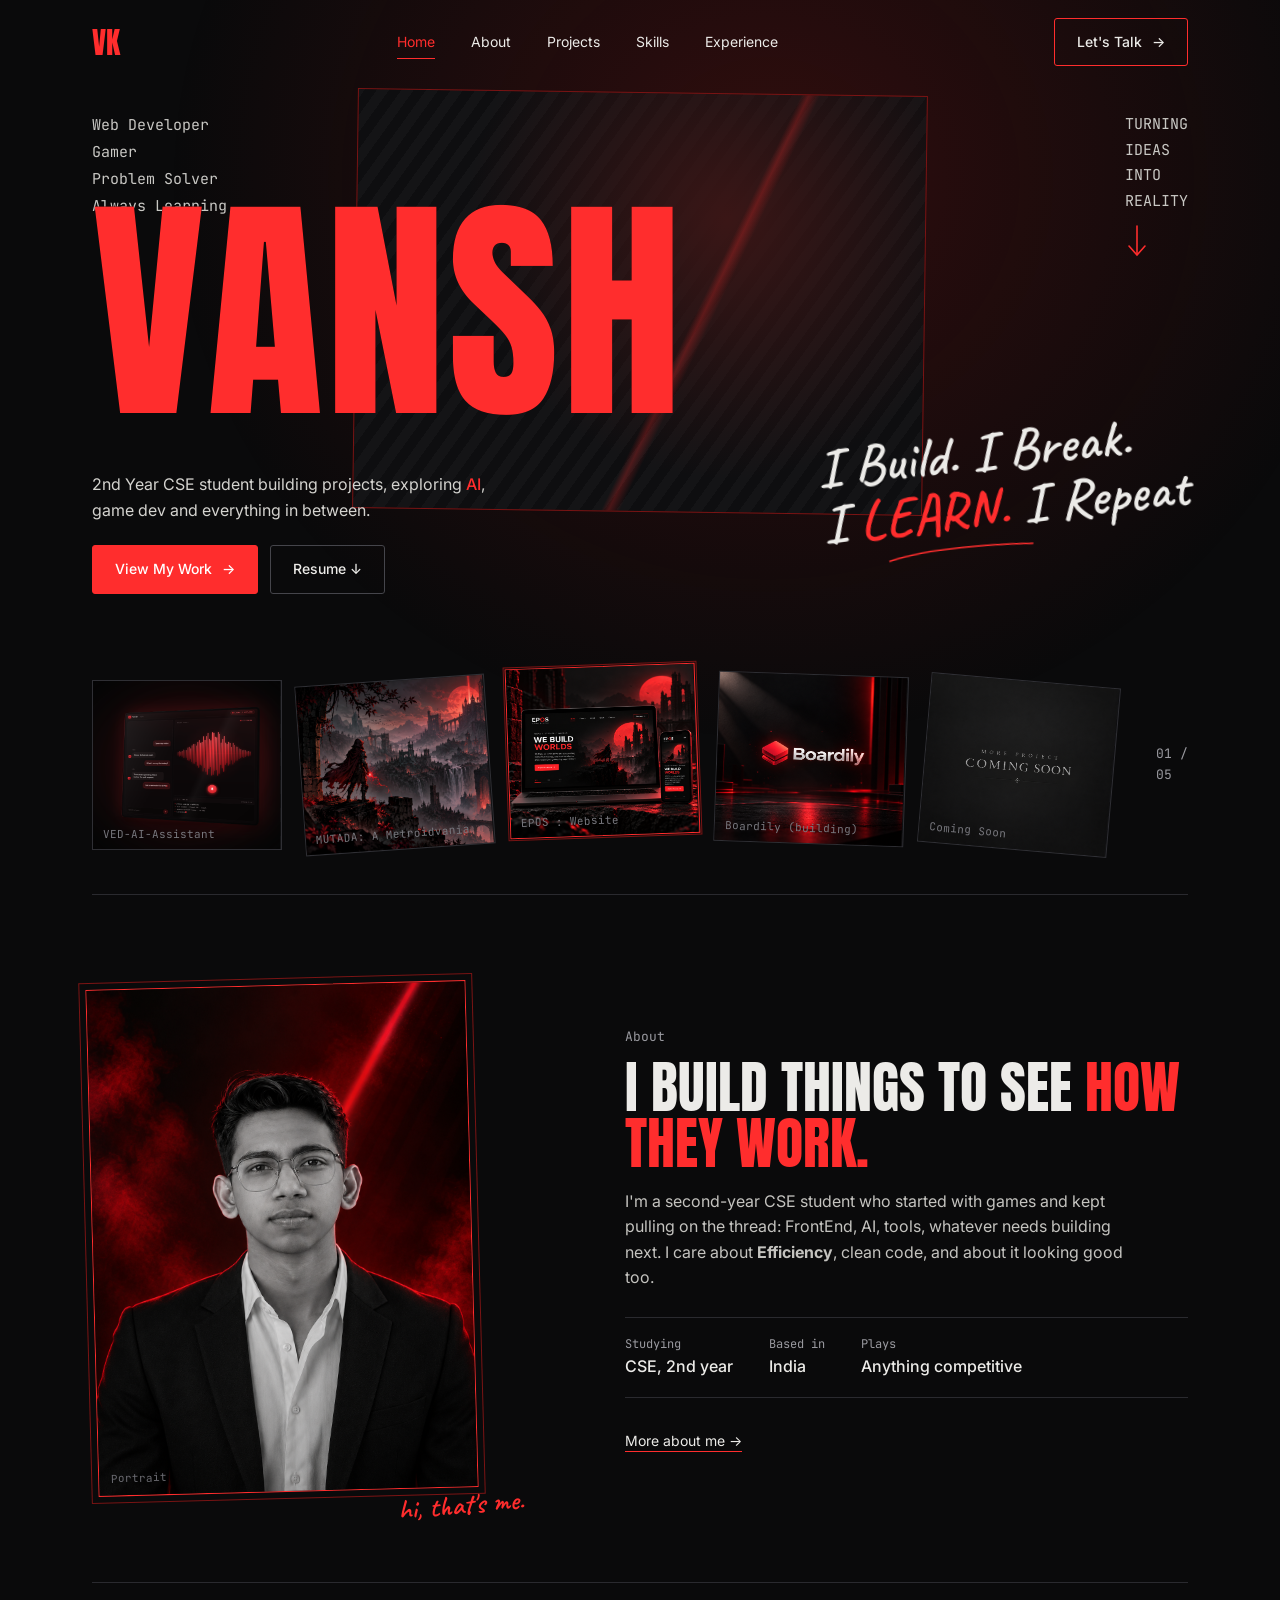
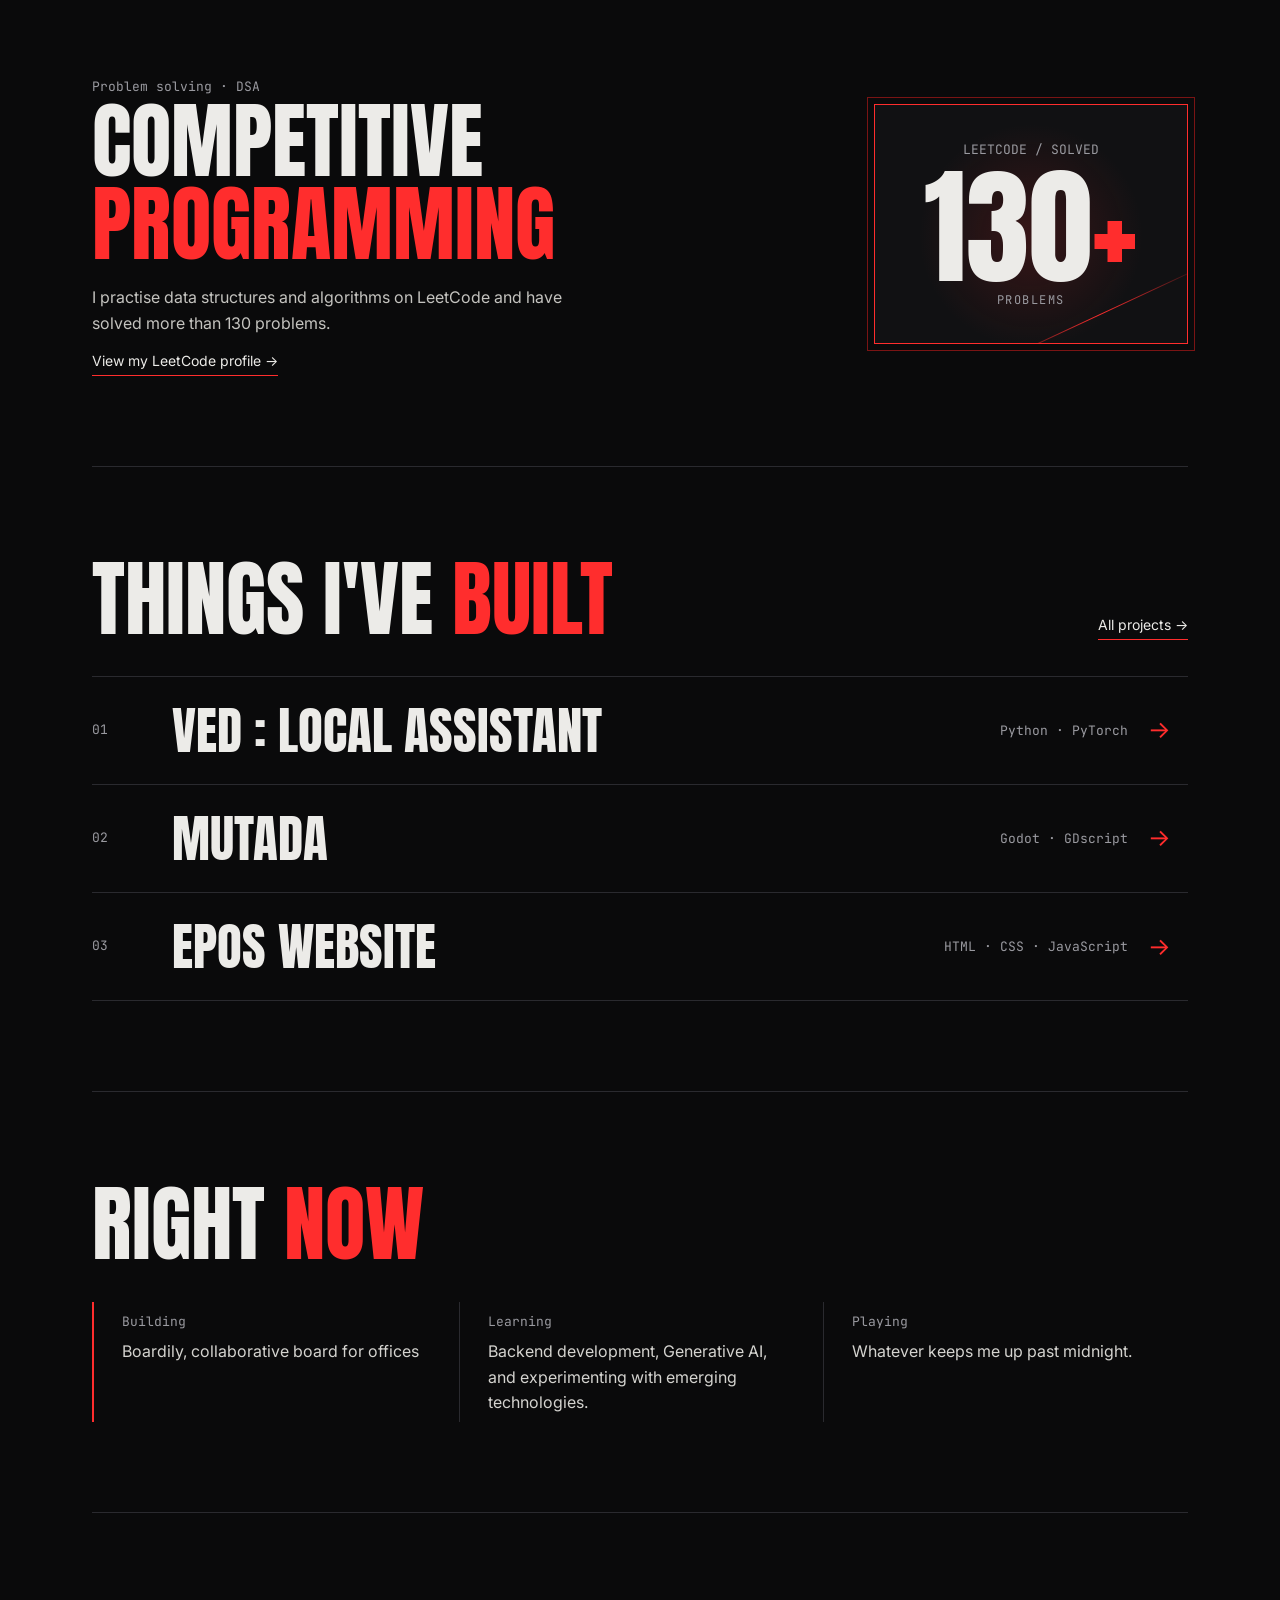
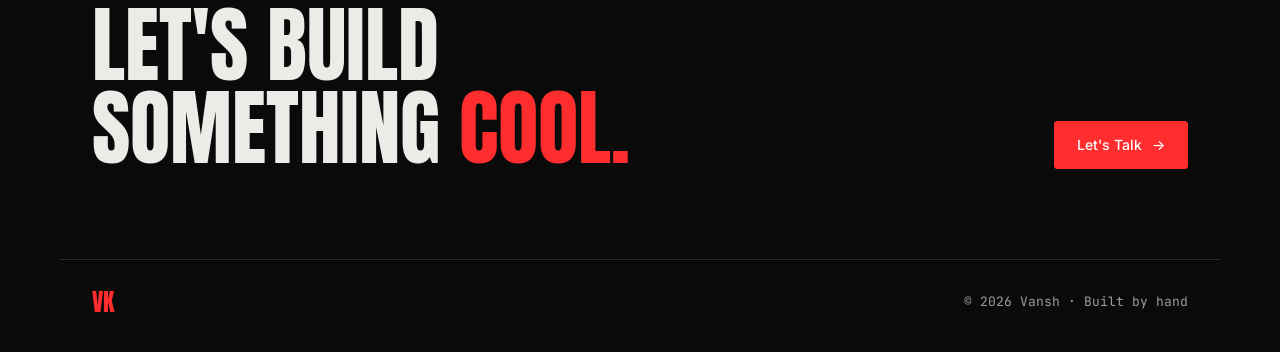
==== commit 7d8e6418: "completed my portfolio v1" ====
--- a/vk-portfolio/index.html
+++ b/vk-portfolio/index.html
@@ -22,7 +22,7 @@
           <a href="experience.html">Experience</a>
           <span class="bar"></span>
         </nav>
-        <a class="btn" href="#">Let's Talk <span>→</span></a>
+        <a class="btn" href="contact.html">Let's Talk <span>→</span></a>
       </div>
     </header>
 
@@ -57,17 +57,17 @@
       </section>
 
       <section class="strip" aria-label="Selected work">
-        <div class="card" data-t="project 01"></div>
-        <div class="card" data-t="project 02"></div>
-        <div class="card" data-t="project 03"></div>
-        <div class="card" data-t="project 04"></div>
-        <div class="card" data-t="project 05"></div>
+        <div class="card" data-t="VED-AI-Assistant"><img src="assets/project/VED_TN.png" class="p1_thumbnail"></div>
+        <div class="card" data-t="MUTADA: A Metroidvania"><img src="assets/project/MUTADA_TN1.png" class="p1_thumbnail"></div>
+        <div class="card" data-t="EPOS : Website"><img src="assets/project/EPOS_TN.png" class="p1_thumbnail"></div>
+        <div class="card" data-t="Boardily (building)"><img src="assets/project/BOARDILY_TN.png" class="p1_thumbnail"></div>
+        <div class="card" data-t="Coming Soon"><img src="assets/project/CS_TN.png" class="p1_thumbnail"></div>
         <span class="mono count">01 / 05</span>
       </section>
 
       <section class="sec about">
         <div class="artwrap">
-          <div class="pic" data-slot="portrait / environment art"><img class="mypic" src="assets/mypic2.png"></div>
+          <div class="pic" data-slot="Portrait"><img class="mypic" src="assets/mypic2.png" alt=""></div>
           <span class="hand">hi, that's me.</span>
         </div>
         <div>
@@ -92,6 +92,21 @@
         </div>
       </section>
 
+      <section class="sec coding" aria-labelledby="coding-title">
+        <div class="coding-copy">
+          <span class="mono">Problem solving · DSA</span>
+          <h2 class="big" id="coding-title">Competitive <span class="r">programming</span></h2>
+          <p>I practise data structures and algorithms on LeetCode and have solved more than 130 problems.</p>
+          <a class="link" href="https://leetcode.com/u/vanshchandel_12/" target="_blank" rel="noopener noreferrer">View my LeetCode profile →</a>
+        </div>
+        <div class="coding-stat" aria-label="More than 130 LeetCode problems solved">
+          <span class="mono">LEETCODE / SOLVED</span>
+          <strong>130<span>+</span></strong>
+          <span class="coding-caption">problems</span>
+          <span class="coding-rule" aria-hidden="true"></span>
+        </div>
+      </section>
+
       <section class="sec">
         <div class="head">
           <h2 class="big">Things I've <span class="r">built</span></h2>
@@ -99,7 +114,7 @@
         </div>
         <ol class="work">
           <li>
-            <a href="https://github.com/NERDY-01/VED-AI-Assistant" target="_blank">
+            <a href="https://github.com/NERDY-01/VED-AI-Assistant" target="_blank" rel="noopener noreferrer">
               <span class="mono">01</span>
               <b>VED : Local Assistant</b>
               <em>Python · PyTorch</em>
@@ -107,7 +122,7 @@
             </a>
           </li>
           <li>
-            <a href="https://github.com/NERDY-01/mutada" target="_blank">
+            <a href="https://github.com/NERDY-01/mutada" target="_blank" rel="noopener noreferrer">
               <span class="mono">02</span>
               <b>Mutada</b>
               <em>Godot · GDscript</em>
@@ -118,7 +133,7 @@
             <a href="#">
               <span class="mono">03</span>
               <b>Epos Website</b>
-              <em>React · Node</em>
+              <em>HTML · CSS · JavaScript</em>
               <span class="go">→</span>
             </a>
           </li>
@@ -145,7 +160,7 @@
 
       <section class="sec cta">
         <h2 class="big">Let's build<br>something <span class="r">cool.</span></h2>
-        <a class="btn solid" href="#">Let's Talk <span>→</span></a>
+        <a class="btn solid" href="contact.html">Let's Talk <span>→</span></a>
       </section>
     </main>
     <footer class="wrap foot">
--- a/vk-portfolio/css/index.css
+++ b/vk-portfolio/css/index.css
@@ -193,7 +193,7 @@
 }
 
 .art::after {
-  content: "character art goes here";
+  /* content: "character art goes here"; */
   position: absolute;
   right: 14px;
   top: 12px;
@@ -314,6 +314,12 @@
   bottom: 8px;
   font: 400 11px var(--mono);
   color: #77777d;
+}
+.p1_thumbnail{
+  width: 187px;
+  height:100%;
+  display: block;
+  object-fit: fill;
 }
 
 .card:nth-child(2) {
@@ -512,6 +518,74 @@
   transform: translateX(6px);
 }
 
+.coding {
+  display: grid;
+  grid-template-columns: 1.4fr .6fr;
+  gap: 48px;
+  align-items: center;
+}
+
+.coding-copy h2 {
+  max-width: 12ch;
+  margin-top: 12px;
+}
+
+.coding-copy p {
+  max-width: 48ch;
+  margin: 20px 0 0;
+  color: #c4c3bf;
+}
+
+.coding-copy .link {
+  display: inline-block;
+  margin-top: 14px;
+}
+
+.coding-stat {
+  position: relative;
+  display: flex;
+  min-height: 240px;
+  flex-direction: column;
+  justify-content: center;
+  align-items: center;
+  overflow: hidden;
+  border: 1px solid var(--red);
+  background: radial-gradient(circle at 50% 55%, rgba(255, 45, 45, .16), transparent 55%), var(--surf);
+  box-shadow: 0 0 0 6px var(--bg), 0 0 0 7px var(--crim);
+}
+
+.coding-stat strong {
+  position: relative;
+  z-index: 1;
+  margin-top: 8px;
+  font: 400 clamp(76px, 10vw, 128px)/.9 var(--disp);
+  color: var(--txt);
+}
+
+.coding-stat strong span {
+  color: var(--red);
+}
+
+.coding-caption {
+  position: relative;
+  z-index: 1;
+  margin-top: 8px;
+  font: 400 12px var(--mono);
+  color: var(--dim);
+  text-transform: uppercase;
+  letter-spacing: .12em;
+}
+
+.coding-rule {
+  position: absolute;
+  right: -30px;
+  bottom: 28px;
+  width: 75%;
+  height: 1px;
+  background: linear-gradient(90deg, transparent, var(--red), transparent);
+  transform: rotate(-25deg);
+}
+
 .nowrows {
   display: grid;
   grid-template-columns: repeat(3, 1fr);
@@ -577,6 +651,19 @@
     border-left: 2px solid var(--red);
   }
 
+  .coding {
+    grid-template-columns: 1fr;
+    gap: 32px;
+  }
+
+  .coding-copy h2 {
+    max-width: 16ch;
+  }
+
+  .coding-stat {
+    min-height: 210px;
+  }
+
   .nowrows div+div {
     border-left: 0;
     border-top: 1px solid var(--line);
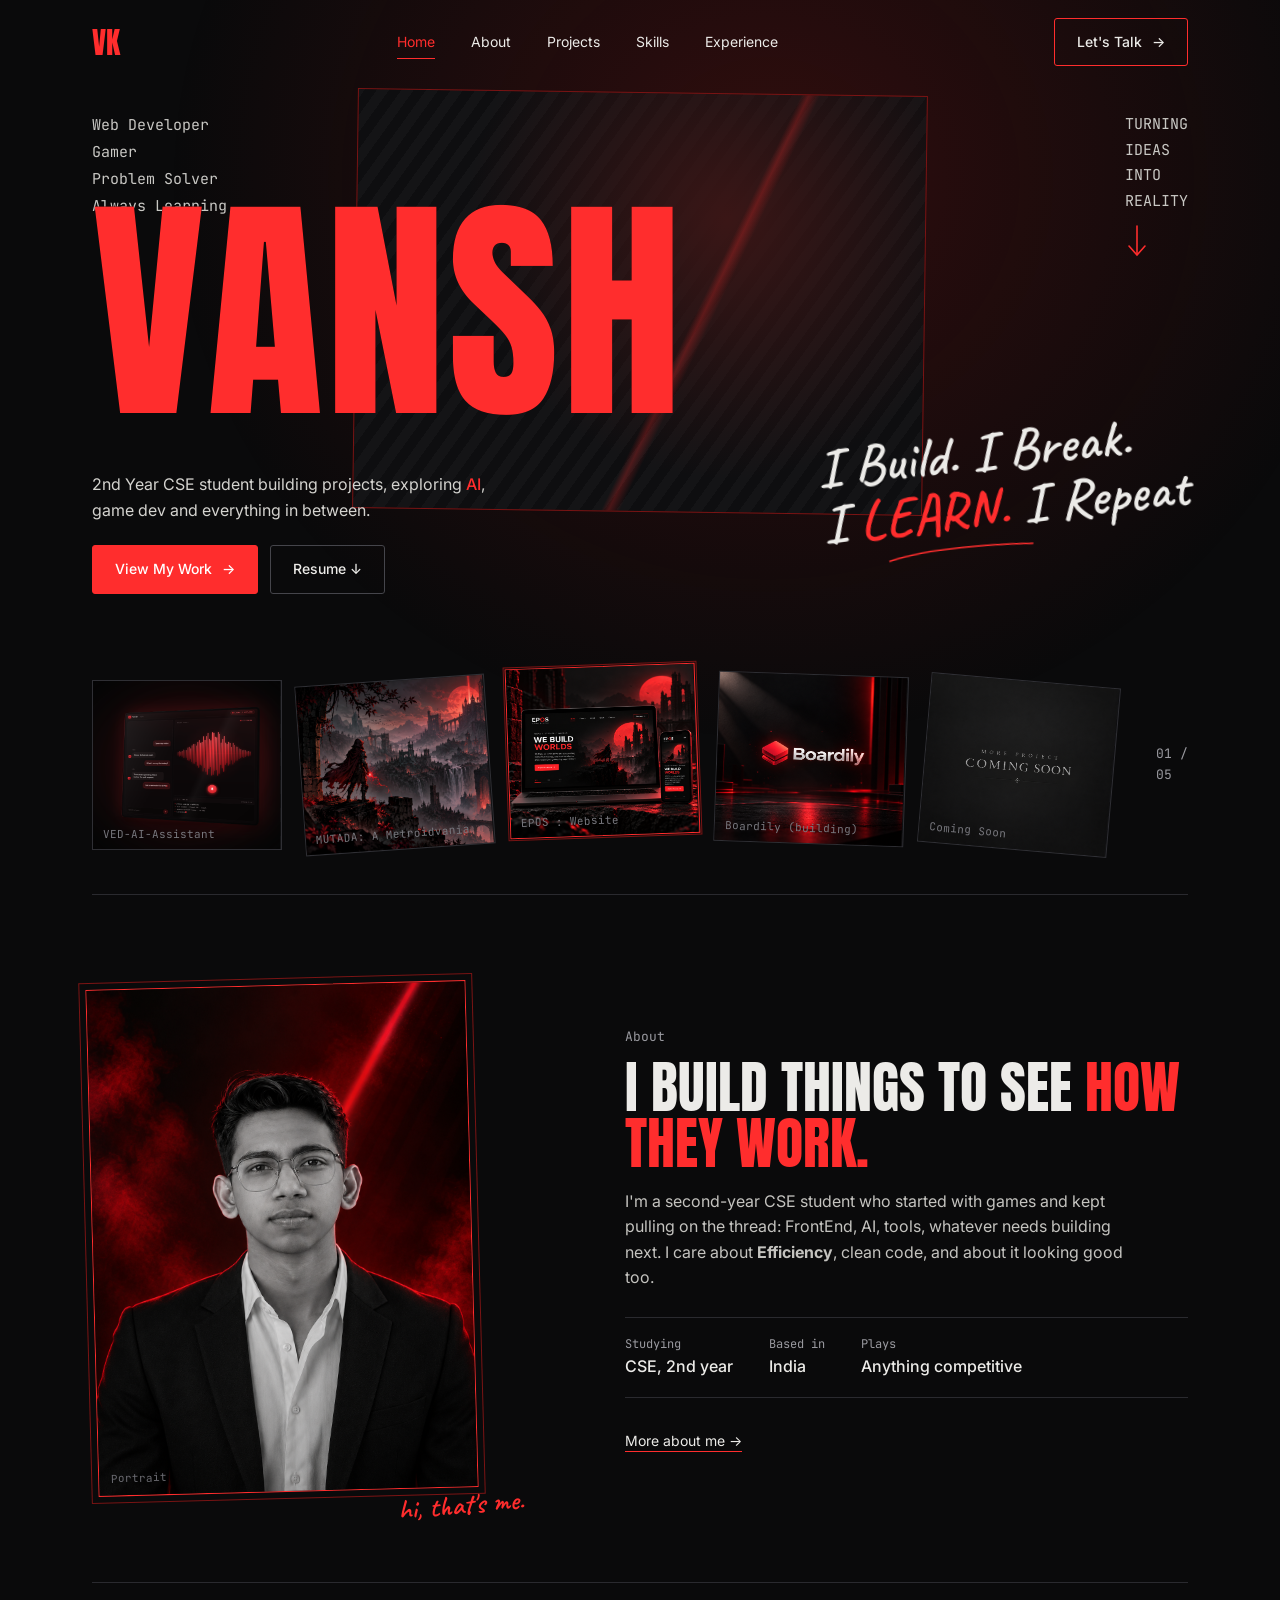
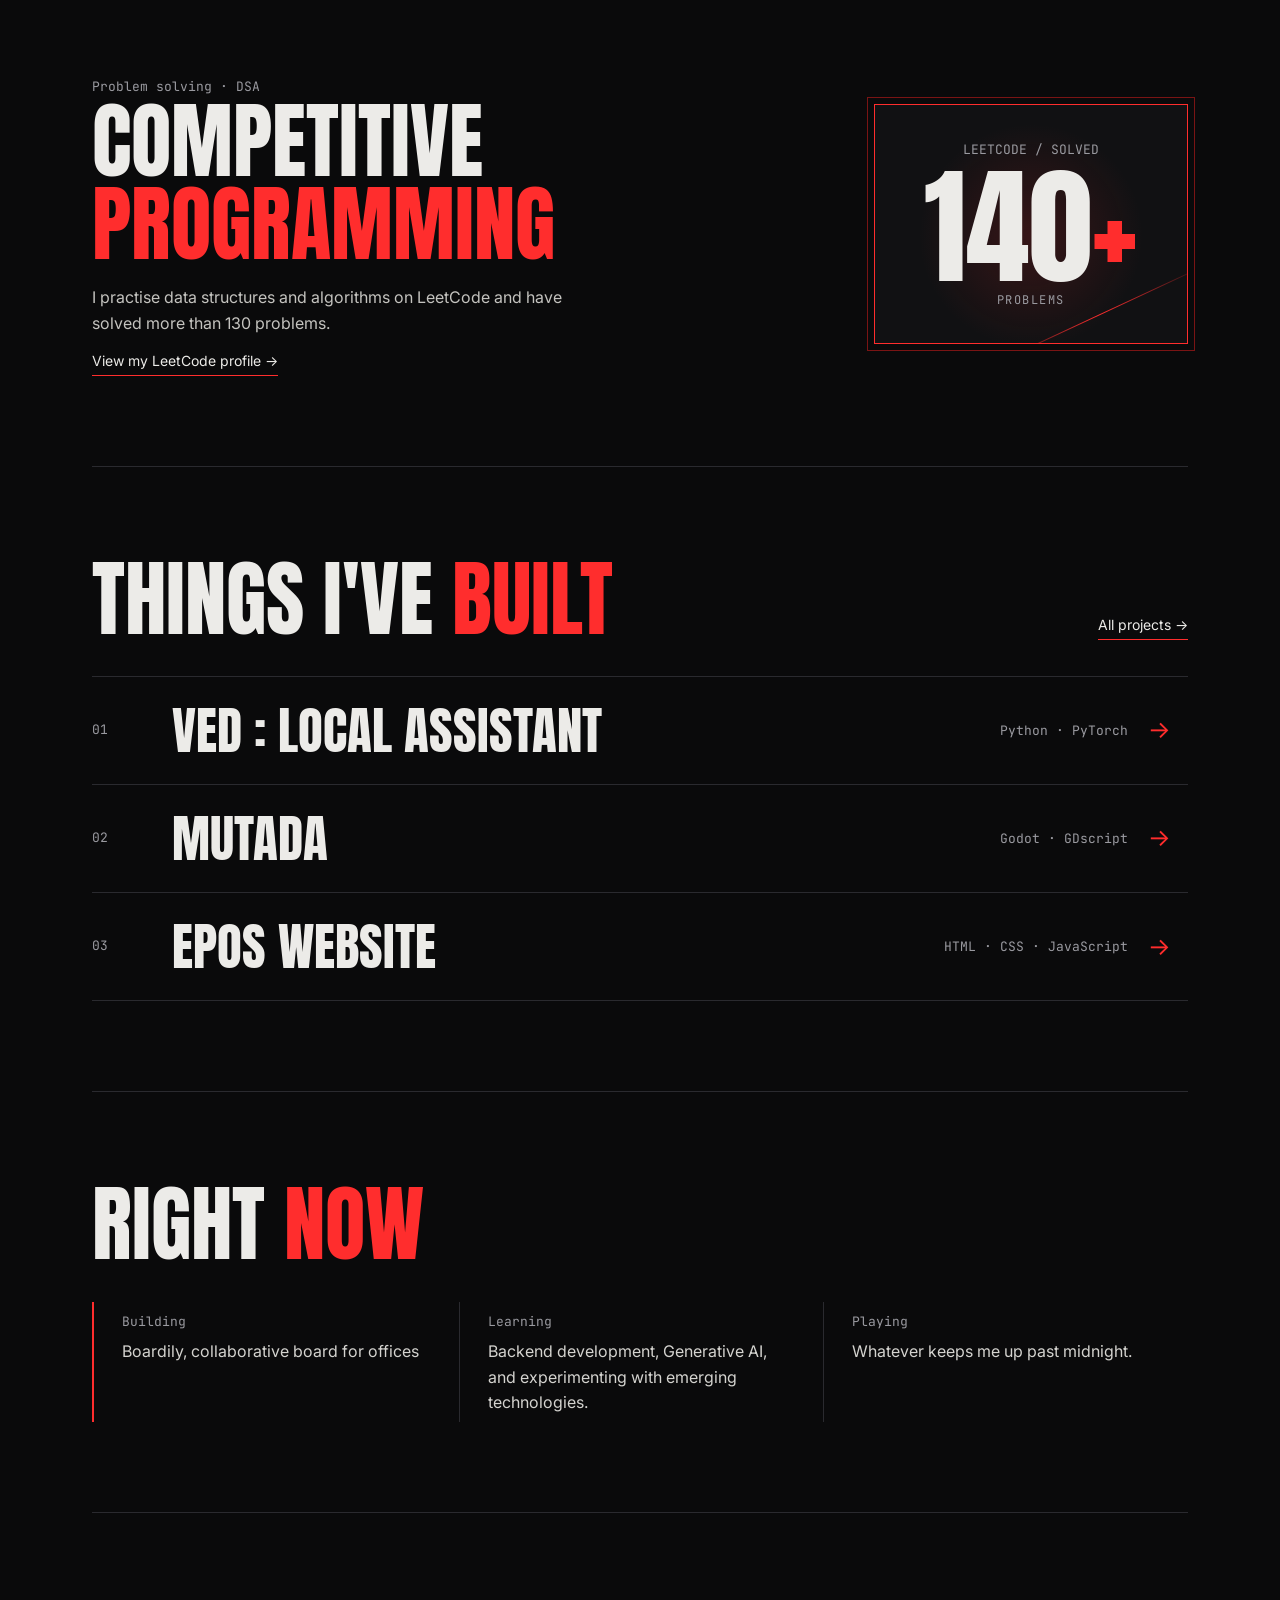
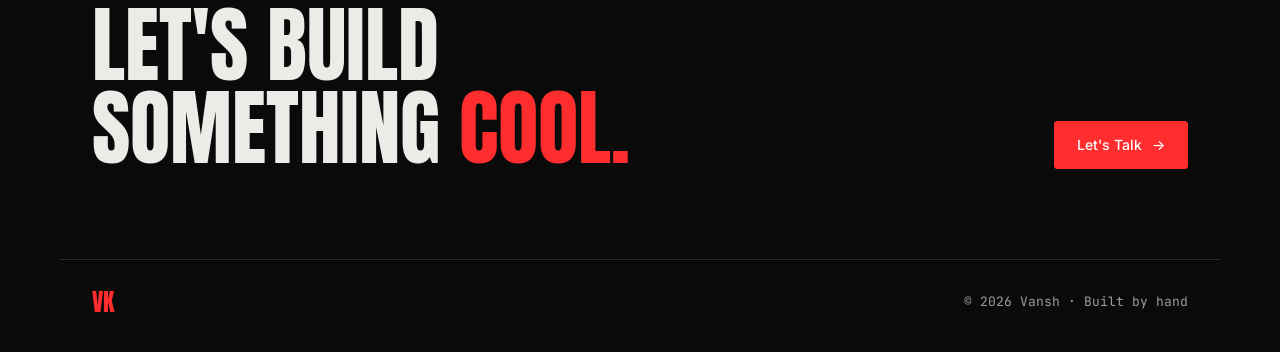
==== commit e7923d37: "increased dsa count" ====
--- a/vk-portfolio/index.html
+++ b/vk-portfolio/index.html
@@ -59,7 +59,7 @@
       <section class="strip" aria-label="Selected work">
         <div class="card" data-t="VED-AI-Assistant"><img src="assets/project/VED_TN.png" class="p1_thumbnail"></div>
         <div class="card" data-t="MUTADA: A Metroidvania"><img src="assets/project/MUTADA_TN1.png" class="p1_thumbnail"></div>
-        <div class="card" data-t="EPOS : Website"><img src="assets/project/EPOS_TN.png" class="p1_thumbnail"></div>
+        <a class="card" href="https://eposstudio.netlify.app/" target="_blank" rel="noopener noreferrer" data-t="EPOS : Website"><img src="assets/project/EPOS_TN.png" class="p1_thumbnail" alt="EPOS website preview"></a>
         <div class="card" data-t="Boardily (building)"><img src="assets/project/BOARDILY_TN.png" class="p1_thumbnail"></div>
         <div class="card" data-t="Coming Soon"><img src="assets/project/CS_TN.png" class="p1_thumbnail"></div>
         <span class="mono count">01 / 05</span>
@@ -101,7 +101,7 @@
         </div>
         <div class="coding-stat" aria-label="More than 130 LeetCode problems solved">
           <span class="mono">LEETCODE / SOLVED</span>
-          <strong>130<span>+</span></strong>
+          <strong>140<span>+</span></strong>
           <span class="coding-caption">problems</span>
           <span class="coding-rule" aria-hidden="true"></span>
         </div>
@@ -130,7 +130,7 @@
             </a>
           </li>
           <li>
-            <a href="#">
+            <a href="https://eposstudio.netlify.app/" target="_blank" rel="noopener noreferrer">
               <span class="mono">03</span>
               <b>Epos Website</b>
               <em>HTML · CSS · JavaScript</em>
